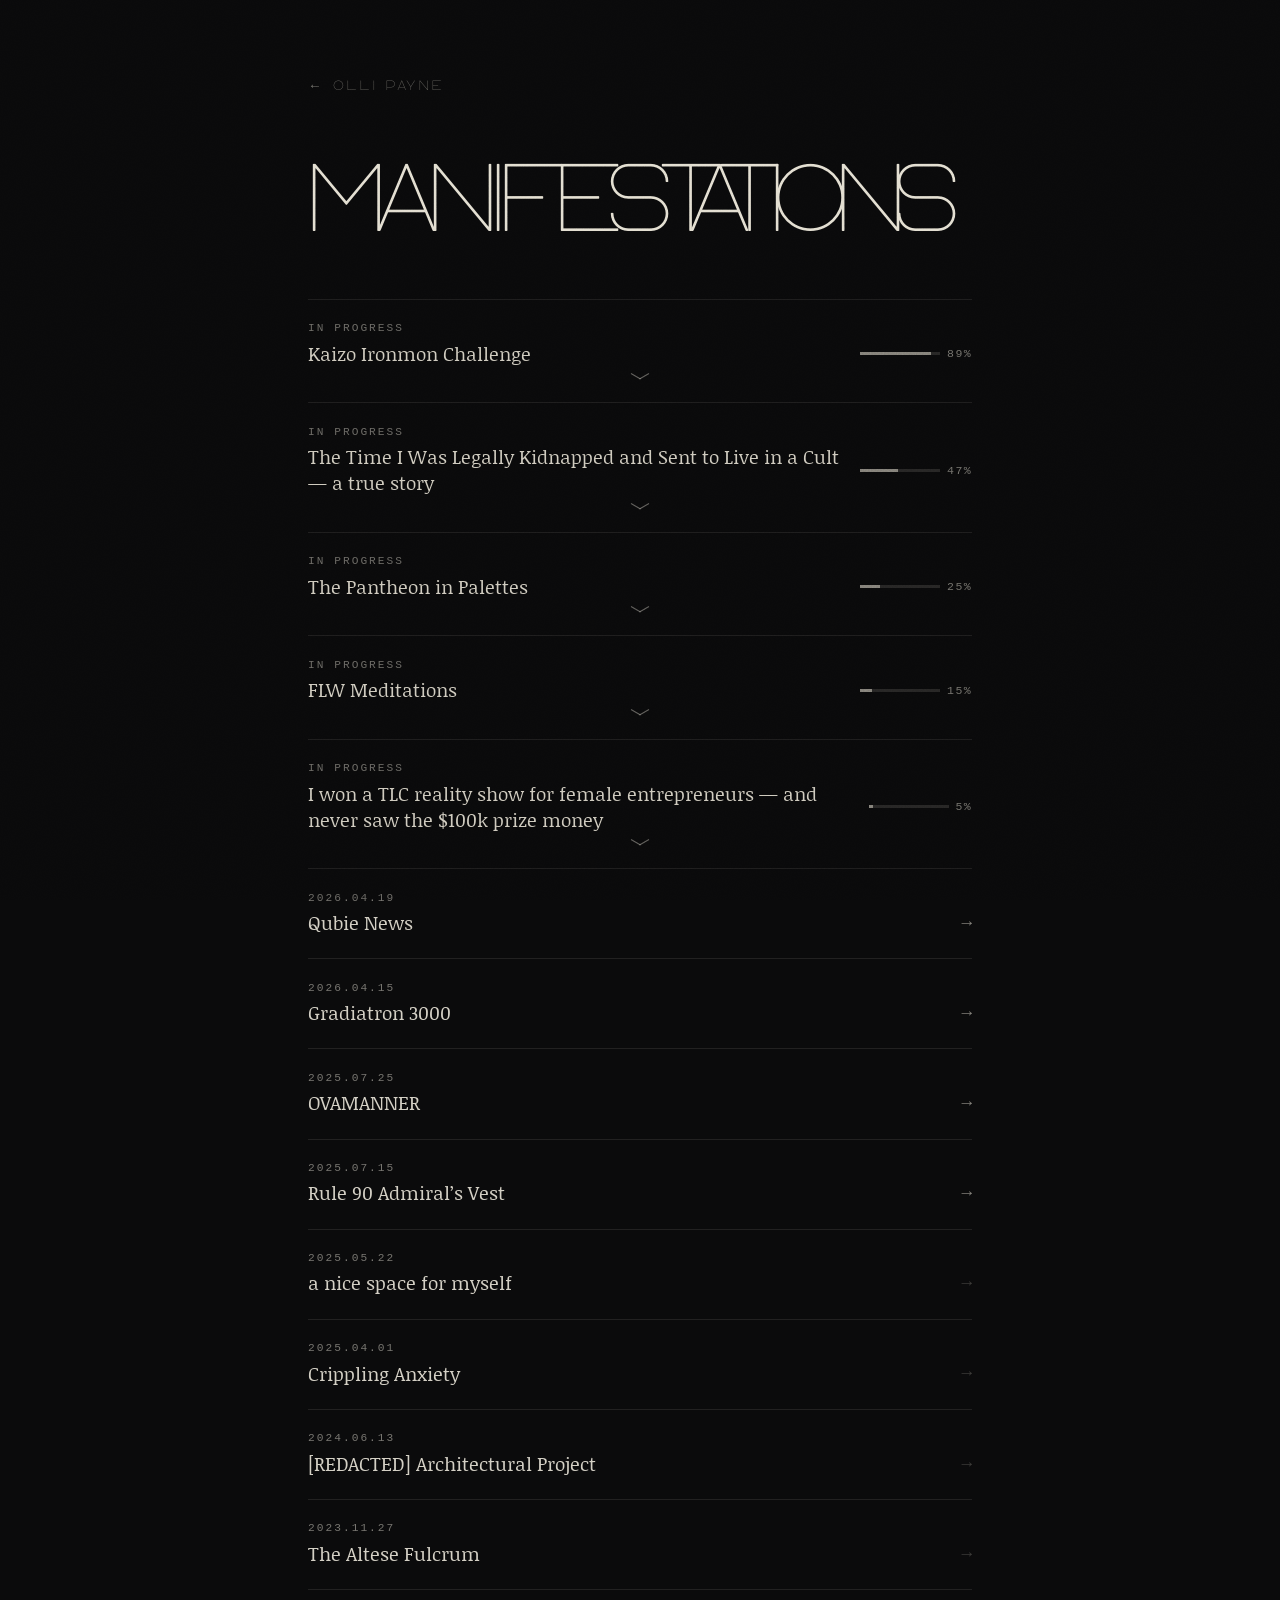
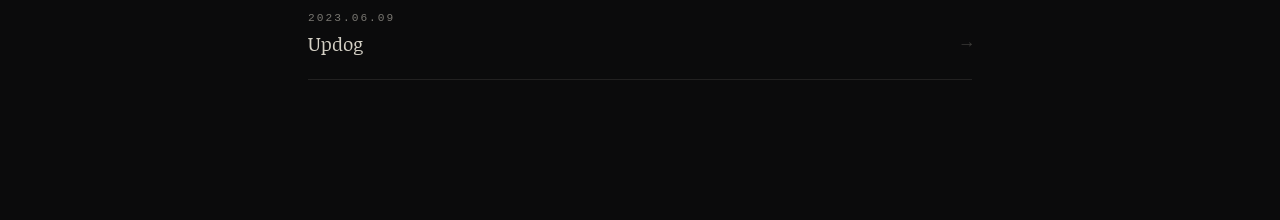
==== manifestations/index.html @ 2a17c7d1 "Manifestations: dark red TW line on the cult story Adds .manifest-entry__blurb-stat--warning (color " ====
<!DOCTYPE html>
<html lang="en">
<head>
  <meta charset="UTF-8" />
  <meta name="viewport" content="width=device-width, initial-scale=1" />
  <title>Manifestations &middot; Olli Payne</title>
  <link rel="preconnect" href="https://fonts.googleapis.com" />
  <link rel="preconnect" href="https://fonts.gstatic.com" crossorigin />
  <link href="https://fonts.googleapis.com/css2?family=Noticia+Text:wght@400;700&display=swap" rel="stylesheet" />
  <link rel="stylesheet" href="/style.css?v=90" />
</head>
<body class="page-manifestations">
  <main class="manifestations">
    <nav class="manifestations__nav">
      <a class="manifestations__back" href="/">&larr; Olli Payne</a>
    </nav>
    <h1 class="manifestations__title">Man<span class="manifestations__title-i">i</span>festations</h1>

    <ol class="manifestations__list" data-manifestations>
      <!-- Source order doesn't matter — JS sorts at load:
           percent entries first (highest % first), then dated (newest first).
           Replace href="#" with the destination as each entry gets a page or link. -->

      <li class="manifest-entry" data-percent="89">
        <details class="manifest-entry__details">
          <summary class="manifest-entry__row">
            <span class="manifest-entry__meta">In Progress</span>
            <span class="manifest-entry__title">Kaizo Ironmon Challenge</span>
            <span class="manifest-entry__indicator">
              <span class="manifest-entry__bar"><span class="manifest-entry__bar-fill" style="width: 89%"></span></span>
              <span class="manifest-entry__pct">89%</span>
            </span>
            <span class="manifest-entry__chevron" aria-hidden="true"></span>
          </summary>
          <div class="manifest-entry__blurb">
            <p>I am currently trying to complete the hardest known Pok&eacute;mon randomized emulator challenge on Pok&eacute;mon Fire Red.</p>
            <span class="manifest-entry__blurb-stat">personal best: Bruno No. 2</span>
          </div>
        </details>
      </li>

      <li class="manifest-entry" data-percent="47">
        <details class="manifest-entry__details">
          <summary class="manifest-entry__row">
            <span class="manifest-entry__meta">In Progress</span>
            <span class="manifest-entry__title">The Time I Was Legally Kidnapped and Sent to Live in a Cult &mdash; a true story</span>
            <span class="manifest-entry__indicator">
              <span class="manifest-entry__bar"><span class="manifest-entry__bar-fill" style="width: 47%"></span></span>
              <span class="manifest-entry__pct">47%</span>
            </span>
            <span class="manifest-entry__chevron" aria-hidden="true"></span>
          </summary>
          <div class="manifest-entry__blurb">
            <p>The story of my experience in the Teen Challenge Columbus Girls Academy, a &ldquo;therapeutic boarding school&rdquo; which I attended against my will in 2011.</p>
            <span class="manifest-entry__blurb-stat manifest-entry__blurb-stat--warning">Trigger Warnings: abuse, cults, brainwashing, religious radicalism, isolation, subversion, self-harm including eating disorders, homophobia, death</span>
            <span class="manifest-entry__blurb-stat">words written: 3500+</span>
          </div>
        </details>
      </li>

      <li class="manifest-entry" data-percent="15">
        <details class="manifest-entry__details">
          <summary class="manifest-entry__row">
            <span class="manifest-entry__meta">In Progress</span>
            <span class="manifest-entry__title">FLW Meditations</span>
            <span class="manifest-entry__indicator">
              <span class="manifest-entry__bar"><span class="manifest-entry__bar-fill" style="width: 15%"></span></span>
              <span class="manifest-entry__pct">15%</span>
            </span>
            <span class="manifest-entry__chevron" aria-hidden="true"></span>
          </summary>
          <div class="manifest-entry__blurb">
            <p>An ongoing case study of Frank Lloyd Wright, and the development of my thesis on how his work aims to limit agency and belittle the personhood of human beings.</p>
            <span class="manifest-entry__blurb-stat">sites visited: 3</span>
          </div>
        </details>
      </li>

      <li class="manifest-entry" data-percent="5">
        <details class="manifest-entry__details">
          <summary class="manifest-entry__row">
            <span class="manifest-entry__meta">In Progress</span>
            <span class="manifest-entry__title">I won a TLC reality show for female entrepreneurs &mdash; and never saw the $100k prize money</span>
            <span class="manifest-entry__indicator">
              <span class="manifest-entry__bar"><span class="manifest-entry__bar-fill" style="width: 5%"></span></span>
              <span class="manifest-entry__pct">5%</span>
            </span>
            <span class="manifest-entry__chevron" aria-hidden="true"></span>
          </summary>
          <div class="manifest-entry__blurb">
            <p>In 2016, I competed in and won TLC&rsquo;s pilot season of <em>Girl Starter</em>, a reality show framed as a launchpad for women entrepreneurs. The $100,000 prize was withheld from me and my cofounder. I&rsquo;m writing about how the format weaponized class precarity and financial coercion against the young women it claimed to elevate. I might get sued for this, we&rsquo;ll see.</p>
            <span class="manifest-entry__blurb-stat">Lawyers Contacted: 6</span>
          </div>
        </details>
      </li>

      <li class="manifest-entry" data-percent="25">
        <details class="manifest-entry__details">
          <summary class="manifest-entry__row">
            <span class="manifest-entry__meta">In Progress</span>
            <span class="manifest-entry__title">The Pantheon in Palettes</span>
            <span class="manifest-entry__indicator">
              <span class="manifest-entry__bar"><span class="manifest-entry__bar-fill" style="width: 25%"></span></span>
              <span class="manifest-entry__pct">25%</span>
            </span>
            <span class="manifest-entry__chevron" aria-hidden="true"></span>
          </summary>
          <div class="manifest-entry__blurb">
            <p>A collection of collages, each created for a different Greek god or goddess and represented in the form of a unified color and concept palette.</p>
            <span class="manifest-entry__blurb-stat">gods offered to: 4/16</span>
          </div>
        </details>
      </li>

      <li class="manifest-entry" data-date="2026-04-19">
        <a class="manifest-entry__row" href="https://qubiereport.up.railway.app/" target="_blank" rel="noopener">
          <span class="manifest-entry__meta">2026.04.19</span>
          <span class="manifest-entry__title">Qubie News</span>
          <span class="manifest-entry__indicator manifest-entry__indicator--arrow" aria-hidden="true">&rarr;</span>
        </a>
      </li>

      <li class="manifest-entry" data-date="2026-04-15">
        <a class="manifest-entry__row" href="https://introverb.github.io/gradiatron3000/" target="_blank" rel="noopener">
          <span class="manifest-entry__meta">2026.04.15</span>
          <span class="manifest-entry__title">Gradiatron 3000</span>
          <span class="manifest-entry__indicator manifest-entry__indicator--arrow" aria-hidden="true">&rarr;</span>
        </a>
      </li>

      <li class="manifest-entry" data-date="2025-07-25">
        <a class="manifest-entry__row" href="/manifestations/ovamanner/">
          <span class="manifest-entry__meta">2025.07.25</span>
          <span class="manifest-entry__title">OVAMANNER</span>
          <span class="manifest-entry__indicator manifest-entry__indicator--arrow" aria-hidden="true">&rarr;</span>
        </a>
      </li>

      <li class="manifest-entry" data-date="2025-07-15">
        <a class="manifest-entry__row" href="/manifestations/rule-90/">
          <span class="manifest-entry__meta">2025.07.15</span>
          <span class="manifest-entry__title">Rule 90 Admiral&rsquo;s Vest</span>
          <span class="manifest-entry__indicator manifest-entry__indicator--arrow" aria-hidden="true">&rarr;</span>
        </a>
      </li>

      <li class="manifest-entry" data-date="2025-05-22">
        <a class="manifest-entry__row" href="#">
          <span class="manifest-entry__meta">2025.05.22</span>
          <span class="manifest-entry__title">a nice space for myself</span>
          <span class="manifest-entry__indicator manifest-entry__indicator--arrow" aria-hidden="true">&rarr;</span>
        </a>
      </li>

      <li class="manifest-entry" data-date="2025-04-01">
        <a class="manifest-entry__row" href="#">
          <span class="manifest-entry__meta">2025.04.01</span>
          <span class="manifest-entry__title">Crippling Anxiety</span>
          <span class="manifest-entry__indicator manifest-entry__indicator--arrow" aria-hidden="true">&rarr;</span>
        </a>
      </li>

      <li class="manifest-entry" data-date="2024-06-13">
        <a class="manifest-entry__row" href="#">
          <span class="manifest-entry__meta">2024.06.13</span>
          <span class="manifest-entry__title">[REDACTED] Architectural Project</span>
          <span class="manifest-entry__indicator manifest-entry__indicator--arrow" aria-hidden="true">&rarr;</span>
        </a>
      </li>

      <li class="manifest-entry" data-date="2023-11-27">
        <a class="manifest-entry__row" href="#">
          <span class="manifest-entry__meta">2023.11.27</span>
          <span class="manifest-entry__title">The Altese Fulcrum</span>
          <span class="manifest-entry__indicator manifest-entry__indicator--arrow" aria-hidden="true">&rarr;</span>
        </a>
      </li>

      <li class="manifest-entry" data-date="2023-06-09">
        <a class="manifest-entry__row" href="#">
          <span class="manifest-entry__meta">2023.06.09</span>
          <span class="manifest-entry__title">Updog</span>
          <span class="manifest-entry__indicator manifest-entry__indicator--arrow" aria-hidden="true">&rarr;</span>
        </a>
      </li>
    </ol>
  </main>
  <script src="/script.js?v=26"></script>
</body>
</html>
---- style.css ----
@font-face {
  font-family: "Agelast";
  src: url("fonts/agelast.otf") format("opentype");
  font-weight: 400;
  font-style: normal;
  font-display: swap;
}

:root {
  --bg: #0b0b0c;
  --ink: #e6e2d6;
}

*,
*::before,
*::after {
  box-sizing: border-box;
  margin: 0;
  padding: 0;
}

html,
body {
  height: 100%;
}

body {
  background-color: var(--bg);
  color: var(--ink);
  font-family: "Noticia Text", Georgia, serif;
  overflow: hidden;
  -webkit-font-smoothing: antialiased;
  text-rendering: optimizeLegibility;
  position: relative;
}

/* Canvas for dust-sized particles drawn only inside the hovered panel.
   Sits above .stage (z-index 2) so particles appear crisp on top of panel content. */
.particles {
  position: fixed;
  inset: 0;
  pointer-events: none;
  z-index: 2;
}

/* Decorative hero cloud — mobile only. Hidden on desktop; positioned via
   the "pile" grid cell in the mobile layout (see @media below). The
   wrapper clips the rotated canvas to its grid cell so the rotation
   doesn't bleed into neighboring columns on iOS Safari. */
.hero-cloud {
  display: none;
  pointer-events: none;
}

.hero-particles {
  display: block;
  width: 100%;
  height: 100%;
}

body::before {
  content: "";
  position: fixed;
  inset: 0;
  pointer-events: none;
  z-index: 100;
  opacity: 0.18;
  mix-blend-mode: overlay;
  background-image: url("data:image/svg+xml;utf8,<svg xmlns='http://www.w3.org/2000/svg' width='240' height='240'><filter id='n'><feTurbulence type='fractalNoise' baseFrequency='0.85' numOctaves='2' stitchTiles='stitch'/><feColorMatrix values='0 0 0 0 0  0 0 0 0 0  0 0 0 0 0  0 0 0 1 0'/></filter><rect width='100%' height='100%' filter='url(%23n)'/></svg>");
  background-size: 240px 240px;
}

.stage {
  height: 100vh;
  padding: 3vh 3vw;
  display: flex;
  align-items: stretch;
  gap: 0.8vw;
  position: relative;
  z-index: 1;
}

.name {
  display: flex;
  flex-direction: column;
  gap: 0;
  font-family: "Agelast", serif;
  font-weight: 400;
  /* with text-box-trim below, each letter's box measures 0.70em for Agelast.
     Divide so 9 stacked cap-boxes fill the 94vh content area exactly. */
  font-size: calc((100vh - 6vh) / 9 / 0.7);
  line-height: 1;
  letter-spacing: 0.04em;
}

.name__group {
  display: flex;
  flex-direction: column;
}

.name__letter {
  display: block;
  /* Trim font leading so glyph top/bottom become the box edges */
  text-box-trim: trim-both;
  text-box-edge: cap alphabetic;
  text-box: trim-both cap alphabetic;
}

.portrait {
  position: relative;
  height: 100%;
  aspect-ratio: 368 / 1536; /* match the image's natural crop so no cover-crop happens */
  flex-shrink: 0;
  overflow: hidden;
}

.portrait img {
  display: block;
  width: 100%;
  height: 100%;
  object-fit: cover;
  object-position: center center;
}

.portrait::after {
  content: "";
  position: absolute;
  inset: 0;
  background: rgba(10, 10, 12, 0.46);
  pointer-events: none;
}

/* Manifestations link — overlays the bottom of the portrait, centered.
   Sits above the dim overlay (::after) via z-index. */
.portrait__cta {
  position: absolute;
  bottom: 2vh;
  left: 50%;
  transform: translateX(-50%);
  z-index: 2;
  display: inline-flex;
  align-items: baseline;
  gap: 0.5em;
  font-family: ui-monospace, SFMono-Regular, Menlo, Monaco, Consolas, monospace;
  font-size: 0.78em;
  letter-spacing: 0.16em;
  text-transform: uppercase;
  color: var(--ink);
  font-weight: 400;
  opacity: 0.6;
  text-decoration: none;
  border-bottom: 1px solid rgba(230, 226, 214, 0.18);
  padding-bottom: 2px;
  white-space: nowrap;
  transition: opacity 0.3s ease, color 0.3s ease, border-color 0.3s ease;
}

.portrait__cta:hover {
  opacity: 1;
  color: #fff;
  border-bottom-color: rgba(230, 226, 214, 0.7);
}

/* ---------- Panels (middle column) ---------- */

.panels {
  flex: 1;
  min-width: 0;
  display: flex;
  flex-direction: column;
  gap: 0.8vh;
}

.panel {
  flex: 1 1 0;
  min-height: 0;
  border: 1px solid rgba(230, 226, 214, 0.2);
  padding: 1.4vh 1.4vw;
  display: flex;
  flex-direction: column;
  overflow: hidden;
  position: relative;
  isolation: isolate;
  /* Painted frosted-glass texture: subtle bg tint + crisp white-noise
     overlay via ::before. No real refraction, just visual frost. */
  background-color: rgba(230, 226, 214, 0.015);
  /* Outer drop shadow = raised/lifted feel; inner rim = glass edge */
  box-shadow:
    0 3px 10px rgba(0, 0, 0, 0.3),
    inset 0 1px 0 rgba(230, 226, 214, 0.09),
    inset 0 -1px 0 rgba(0, 0, 0, 0.16);
  /* Dim when not active — hovered panel restores to full opacity */
  opacity: 0.6;
  transition:
    flex-grow 1s cubic-bezier(0.16, 1, 0.3, 1),
    border-color 0.8s ease,
    background-color 0.8s ease,
    box-shadow 0.8s ease,
    opacity 0.8s ease;
}

/* Painted noise: medium-frequency crisp grain, overlay blend, fades on hover */
.panel::before {
  content: "";
  position: absolute;
  inset: 0;
  z-index: -1;
  pointer-events: none;
  opacity: 0.1;
  mix-blend-mode: overlay;
  background-image: url("data:image/svg+xml;utf8,<svg xmlns='http://www.w3.org/2000/svg' width='140' height='140'><filter id='g'><feTurbulence type='fractalNoise' baseFrequency='0.9' numOctaves='1' stitchTiles='stitch'/><feColorMatrix values='0 0 0 0 1  0 0 0 0 1  0 0 0 0 1  0 0 0 1 0'/></filter><rect width='100%' height='100%' filter='url(%23g)'/></svg>");
  background-size: 140px 140px;
  transition: opacity 0.8s ease;
}

.panel__title {
  font-family: "Agelast", serif;
  font-weight: 400;
  font-size: clamp(0.95rem, 1.4vh, 1.25rem);
  letter-spacing: 0.28em;
  text-transform: uppercase;
  color: var(--ink);
  margin: 0;
  line-height: 1;
}

/* HUD readout in the bottom-right of each panel — only visible when expanded */
.panel__hud {
  position: absolute;
  bottom: 1.4vh;
  right: 1.4vw;
  text-align: right;
  color: rgba(230, 226, 214, 0.6);
  pointer-events: none;
  z-index: 1;
  opacity: 0;
  transition: opacity 0.6s ease 0.35s;
}

.panel__hud-line {
  display: block;
  line-height: 1.85;
  white-space: nowrap;
  font-variant-numeric: tabular-nums;
}

.panel__hud-line--tag {
  font-family: "Agelast", serif;
  font-weight: 400;
  font-size: clamp(0.6rem, 0.82vh, 0.72rem);
  letter-spacing: 0.26em;
  text-transform: uppercase;
  color: rgba(230, 226, 214, 0.78);
}

.panel__hud-line--mono {
  font-family: ui-monospace, SFMono-Regular, Menlo, Monaco, Consolas, monospace;
  font-size: clamp(0.6rem, 0.82vh, 0.72rem);
  letter-spacing: 0.12em;
  text-transform: uppercase;
  color: rgba(230, 226, 214, 0.5);
}

.panel__body {
  font-family: "Noticia Text", Georgia, serif;
  font-size: clamp(0.82rem, 1.4vh, 1rem);
  line-height: 1.55;
  color: rgba(230, 226, 214, 0.85);
  margin-top: 1.2vh;
  flex: 1 1 auto;
  min-height: 0;
  opacity: 0;
  overflow-y: auto;
  padding-right: 0.5em;
  transition: opacity 0.7s ease 0.3s;
}

.panel__body p + p,
.panel__body ul + p,
.panel__body p + ul {
  margin-top: 0.7em;
}

.panel__body a {
  color: inherit;
  text-decoration: underline;
  text-decoration-thickness: 1px;
  text-underline-offset: 2px;
}

.panel__body a:hover {
  color: #fff;
}

.panel__links {
  list-style: none;
  margin: 0;
  padding: 0;
}

.panel__links li + li {
  margin-top: 0.25em;
}

.panel__timeline {
  list-style: none;
  margin: 0;
  padding: 0;
}

.panel__timeline li {
  padding: 0.55em 0;
}

.panel__timeline li + li {
  border-top: 1px solid rgba(230, 226, 214, 0.08);
}

.panel__timeline li:first-child {
  padding-top: 0;
}

.panel__timeline li:last-child {
  padding-bottom: 0;
}

.panel__timeline-date {
  display: block;
  font-family: ui-monospace, SFMono-Regular, Menlo, Monaco, Consolas, monospace;
  font-size: clamp(0.6rem, 0.82vh, 0.72rem);
  letter-spacing: 0.16em;
  text-transform: uppercase;
  color: rgba(230, 226, 214, 0.55);
  margin-bottom: 0.3em;
}

/* Active state: hovered on desktop, tapped (.is-active class) on mobile.
   Both triggers apply the same visual state. */
.panel:hover,
.panel.is-active {
  opacity: 1;
  border-color: rgba(230, 226, 214, 0.42);
  background-color: rgba(230, 226, 214, 0.055);
  box-shadow:
    0 4px 14px rgba(0, 0, 0, 0.35),
    inset 0 1px 0 rgba(230, 226, 214, 0.18),
    inset 0 -1px 0 rgba(0, 0, 0, 0.18);
}

.panel:hover::before,
.panel.is-active::before {
  opacity: 0.04;
}

.panel:hover .panel__body,
.panel.is-active .panel__body {
  opacity: 1;
}

.panel:hover .panel__hud,
.panel.is-active .panel__hud {
  opacity: 1;
}

/* Flex-grow expansion is desktop-only — mobile uses height-based accordion */
@media (hover: hover) and (min-width: 721px) {
  .panel:hover {
    flex-grow: 4;
  }
  .panels:hover .panel:not(:hover) {
    flex-grow: 0.5;
  }
}

/* ---------- Mobile layout (≤720px) ----------
   Stage becomes a grid: [name, gap, photo] hero row + full-width panels row.
   Panels stop being flex children and become accordion blocks that tap-toggle
   via a JS-added .is-active class. Body scrolls. */
@media (max-width: 720px) {
  body {
    overflow-y: auto;
    overflow-x: hidden;
  }

  .stage {
    display: grid;
    grid-template-columns: auto 1fr auto;
    grid-template-rows: 42vh auto;
    grid-template-areas:
      "name pile photo"
      "panels panels panels";
    height: auto;
    min-height: 100vh;
    padding: 3vh 4vw;
    row-gap: 3vh;
    column-gap: 2vw;
  }

  .hero-cloud {
    display: block;
    /* Back in the hero-row middle cell for the original placement, but
       overflow: visible lets the scale animation spread outward past
       the cell into the panels row below. z-index: -1 pushes the cloud
       behind all siblings; .stage has z-index: 1 so this is contained. */
    grid-area: pile;
    width: 100%;
    height: 100%;
    overflow: visible;
    z-index: -1;
  }

  .hero-particles {
    /* Single expansion that freezes at full spread. 30s duration (50%
       longer than the previous looping version), linear, one iteration,
       `forwards` fill-mode so the particles hold at peak scale + full
       opacity after the animation ends instead of snapping back or
       fading out. transform-origin 50%/25% anchors the expansion to the
       cluster position in the hero-row cell. */
    transform-origin: 50% 25%;
    animation: hero-expand 30s linear forwards;
    will-change: transform, opacity;
  }

  @media (prefers-reduced-motion: reduce) {
    .hero-particles {
      animation: none;
    }
  }

  .name {
    grid-area: name;
    /* 9 letters fit the 42vh hero, accounting for text-box-trim (×0.7). */
    font-size: calc(42vh / 9 / 0.7);
  }

  .portrait {
    grid-area: photo;
    height: 42vh;
    /* width auto-computed from aspect-ratio: 368/1536 */
  }

  .panels {
    grid-area: panels;
    display: block; /* stack, no flex competition */
    height: auto;
    gap: 0; /* margins between panels instead */
  }

  .panel {
    display: block;
    flex: initial;
    margin-bottom: 1vh;
    padding: 2vh 4vw;
    cursor: pointer;
    -webkit-tap-highlight-color: transparent;
    /* Solid bg + full opacity so the hero cloud (z-index: -1 sibling)
       is blocked by panel bodies. Cloud stays visible only in the gaps
       between panels and above/below the panels row. */
    opacity: 1;
    background-color: var(--bg);
  }

  .panel.is-active {
    background-color: #171717;
  }

  .panel:last-child {
    margin-bottom: 0;
  }

  .panel__title {
    display: flex;
    align-items: center;
    justify-content: space-between;
  }

  /* Chevron indicator — rotates when active */
  .panel__title::after {
    content: "\25BE"; /* ▾ */
    font-size: 0.7em;
    letter-spacing: normal;
    opacity: 0.5;
    transition: transform 0.5s ease;
    display: inline-block;
  }

  .panel.is-active .panel__title::after {
    transform: rotate(180deg);
  }

  /* Accordion body — hidden when collapsed, shown when active. */
  .panel__body {
    display: none;
    margin-top: 1.4vh;
    opacity: 1; /* override the desktop-hidden default */
  }

  .panel.is-active .panel__body {
    display: block;
  }

  /* HUD on mobile: stack below body instead of floating absolute,
     so it doesn't overlap when body is tall */
  .panel__hud {
    position: static;
    margin-top: 1.2em;
    padding-top: 0.8em;
    border-top: 1px solid rgba(230, 226, 214, 0.1);
    text-align: right;
    display: none;
    opacity: 1; /* override the desktop-hidden default */
  }

  .panel.is-active .panel__hud {
    display: block;
  }

  /* CTA goes static on mobile, stacked after the body when the panel
     is active. No fade — just show/hide via display. */
  .panel__cta {
    position: static;
    display: none;
    margin-top: 1.4em;
    opacity: 1;
    pointer-events: auto;
    font-size: 0.55em;
  }

  .panel.is-active .panel__cta {
    display: inline-flex;
  }
}

@keyframes hero-expand {
  0% {
    transform: scale(0.6);
    opacity: 0;
  }
  10% {
    opacity: 1;
  }
  100% {
    transform: scale(2);
    opacity: 1;
  }
}

/* ---------- Intro panel CTA link to /manifestations/ ----------
   Lives at the bottom-left of the panel as a sibling of .panel__body
   (mirroring the HUD's bottom-right). Fades in on the same timing as
   the HUD when the panel is hovered (desktop) or .is-active (mobile). */

.panel__cta {
  position: absolute;
  bottom: 1.4vh;
  left: 1.4vw;
  z-index: 1;
  pointer-events: none;
  display: inline-flex;
  align-items: baseline;
  gap: 0.5em;
  font-family: ui-monospace, SFMono-Regular, Menlo, Monaco, Consolas, monospace;
  font-size: 0.78em;
  letter-spacing: 0.16em;
  text-transform: uppercase;
  color: rgba(230, 226, 214, 0.95);
  text-decoration: none;
  border-bottom: 1px solid rgba(230, 226, 214, 0.35);
  padding-bottom: 2px;
  opacity: 0;
  transition: opacity 0.6s ease 0.35s, color 0.3s ease,
    border-color 0.3s ease;
}

.panel:hover .panel__cta,
.panel.is-active .panel__cta {
  opacity: 1;
  pointer-events: auto;
}

.panel__cta:hover {
  color: #fff;
  border-bottom-color: rgba(230, 226, 214, 0.7);
}

/* ========== Manifestations page ========== */

body.page-manifestations {
  /* Override the home page's no-scroll layout — this page can be tall. */
  overflow: auto;
  height: auto;
  min-height: 100%;
}

.manifestations {
  max-width: 760px;
  margin: 0 auto;
  /* Cap horizontal padding so it doesn't eat the container's content
     area on very wide viewports (e.g. 4K screens where 6vw is huge). */
  padding: 8vh min(6vw, 3rem) 14vh;
  position: relative;
  z-index: 1;
}

.manifestations__nav {
  margin-bottom: 6vh;
}

.manifestations__back {
  display: inline-block;
  font-family: "Agelast", serif;
  font-size: 0.85rem;
  letter-spacing: 0.22em;
  text-transform: uppercase;
  color: rgba(230, 226, 214, 0.55);
  text-decoration: none;
  transition: color 0.3s ease;
}

.manifestations__back:hover {
  color: var(--ink);
}

.manifestations__title {
  font-family: "Agelast", serif;
  font-weight: 400;
  /* Negative letter-spacing so the Agelast letterforms touch each other,
     matching the tight stacking of OLLI PAYNE on the home page. Size is
     still being tuned — letterspacing pass first, then size pass. */
  font-size: clamp(2.4rem, 7.5vw, 6.2rem);
  letter-spacing: -0.12em;
  text-transform: uppercase;
  margin-bottom: 6vh;
  line-height: 1;
}

/* The thin first 'I' (between N and F) gets isolated breathing room so it
   doesn't disappear into its thicker neighbors. Padding 0.08em on each
   side cancels enough of the -0.12em parent letter-spacing to leave the
   I with an effective -0.04em around it (close, but still readable). */
.manifestations__title-i {
  padding: 0 0.08em;
}

.manifestations__list {
  list-style: none;
  margin: 0;
  padding: 0;
}

.manifest-entry {
  border-top: 1px solid rgba(230, 226, 214, 0.1);
}

.manifest-entry:last-child {
  border-bottom: 1px solid rgba(230, 226, 214, 0.1);
}

.manifest-entry__row {
  display: grid;
  grid-template-columns: 1fr auto;
  grid-template-areas:
    "meta meta"
    "title indicator";
  align-items: center;
  gap: 0.4em 1.2em;
  padding: 1.4em 0;
  text-decoration: none;
  color: inherit;
}

a.manifest-entry__row {
  /* Hover treatment for clickable (dated) entries */
  transition: color 0.3s ease;
}

a.manifest-entry__row:hover .manifest-entry__title,
a.manifest-entry__row:hover .manifest-entry__indicator {
  color: #fff;
}

/* Placeholder entries (no destination yet) — not clickable, dimmer arrow
   so the row doesn't look like a broken link. As soon as href is set to
   a real URL, the row becomes interactive automatically. */
a.manifest-entry__row[href="#"] {
  cursor: default;
  pointer-events: none;
}

a.manifest-entry__row[href="#"] .manifest-entry__indicator--arrow {
  color: rgba(230, 226, 214, 0.22);
}

.manifest-entry__meta {
  grid-area: meta;
  font-family: ui-monospace, SFMono-Regular, Menlo, Monaco, Consolas, monospace;
  font-size: 0.7rem;
  letter-spacing: 0.18em;
  text-transform: uppercase;
  color: rgba(230, 226, 214, 0.5);
}

.manifest-entry__title {
  grid-area: title;
  font-family: "Noticia Text", Georgia, serif;
  font-size: clamp(1rem, 2.4vh, 1.2rem);
  line-height: 1.35;
  color: rgba(230, 226, 214, 0.92);
  transition: color 0.3s ease;
}

.manifest-entry__indicator {
  grid-area: indicator;
  display: inline-flex;
  align-items: center;
  gap: 0.6em;
  white-space: nowrap;
  font-family: ui-monospace, SFMono-Regular, Menlo, Monaco, Consolas, monospace;
  font-size: 0.72rem;
  letter-spacing: 0.12em;
  color: rgba(230, 226, 214, 0.55);
  transition: color 0.3s ease;
}

.manifest-entry__indicator--arrow {
  font-size: 1.1rem;
  letter-spacing: 0;
}

/* Progress bar for in-progress (% only) entries */
.manifest-entry__bar {
  display: inline-block;
  width: 80px;
  height: 3px;
  background: rgba(230, 226, 214, 0.15);
  position: relative;
  overflow: hidden;
}

.manifest-entry__bar-fill {
  position: absolute;
  inset: 0 auto 0 0;
  background: rgba(230, 226, 214, 0.55);
  /* width set inline via style="width: NN%" */
}

.manifest-entry__pct {
  font-variant-numeric: tabular-nums;
}

/* In-progress entries wrap their row + blurb in a <details>. The summary
   replaces the .manifest-entry__row div as the click target — chevron
   rotates to indicate state. */
.manifest-entry__details summary.manifest-entry__row {
  list-style: none;
  cursor: pointer;
  /* Adds a third row at the bottom for the chevron, centered. */
  grid-template-areas:
    "meta meta"
    "title indicator"
    "chevron chevron";
}
.manifest-entry__details summary.manifest-entry__row::-webkit-details-marker {
  display: none;
}

/* Thin two-line chevron, sits centered below the row above the divider. */
.manifest-entry__chevron {
  grid-area: chevron;
  justify-self: center;
  position: relative;
  width: 18px;
  height: 7px;
  margin-top: 0.8em;
  /* Hide any glyph that's inside the span — we draw the chevron with pseudos */
  font-size: 0;
  color: transparent;
  transition: transform 0.4s ease;
}

.manifest-entry__chevron::before,
.manifest-entry__chevron::after {
  content: "";
  position: absolute;
  top: 0;
  width: 11px;
  height: 1px;
  background: rgba(230, 226, 214, 0.45);
  transition: background-color 0.3s ease;
}

.manifest-entry__chevron::before {
  left: 0;
  transform: rotate(30deg);
  transform-origin: left center;
}

.manifest-entry__chevron::after {
  right: 0;
  transform: rotate(-30deg);
  transform-origin: right center;
}

/* Hover state on the summary row — affordance that the row toggles. */
summary.manifest-entry__row:hover .manifest-entry__title {
  color: rgba(230, 226, 214, 1);
}

summary.manifest-entry__row:hover .manifest-entry__chevron::before,
summary.manifest-entry__row:hover .manifest-entry__chevron::after {
  background: rgba(230, 226, 214, 0.85);
}

.manifest-entry__details[open] .manifest-entry__chevron {
  transform: rotate(180deg);
}

.manifest-entry__details[open] .manifest-entry__chevron::before,
.manifest-entry__details[open] .manifest-entry__chevron::after {
  background: rgba(230, 226, 214, 0.7);
}

/* Blurb shown below in-progress entry rows (no clickthrough, so the
   description lives inline). Visible when its parent <details> is open. */
.manifest-entry__blurb {
  max-width: 640px;
  padding: 0 0 1.6em 0;
}

.manifest-entry__blurb p {
  font-family: "Noticia Text", Georgia, serif;
  font-size: clamp(0.9rem, 1.6vh, 1rem);
  line-height: 1.55;
  color: rgba(230, 226, 214, 0.7);
  margin: 0 0 0.8em 0;
}

.manifest-entry__blurb-stat {
  display: block;
  font-family: ui-monospace, SFMono-Regular, Menlo, Monaco, Consolas, monospace;
  font-size: 0.7rem;
  letter-spacing: 0.18em;
  line-height: 1.55;
  text-transform: uppercase;
  color: rgba(230, 226, 214, 0.5);
}

.manifest-entry__blurb-stat + .manifest-entry__blurb-stat {
  margin-top: 0.6em;
}

/* Warning variant — dark red so it actually reads as a heads-up
   instead of blending into the rest of the HUD readouts. */
.manifest-entry__blurb-stat--warning {
  color: #c14b4b;
}

@media (max-width: 480px) {
  /* On very narrow screens, give the bar less width so the row doesn't crowd */
  .manifest-entry__bar {
    width: 56px;
  }
}

/* ========== Manifestation entry sub-pages (e.g. /manifestations/ovamanner/) ========== */

body.page-entry {
  /* Same scroll override as the manifestations list — these pages are tall. */
  overflow: auto;
  height: auto;
  min-height: 100%;
}

.entry {
  max-width: 760px;
  margin: 0 auto;
  padding: 8vh min(6vw, 3rem) 14vh;
  position: relative;
  z-index: 1;
}

.entry__nav {
  margin-bottom: 6vh;
}

.entry__back {
  display: inline-block;
  font-family: "Agelast", serif;
  font-size: 0.85rem;
  letter-spacing: 0.22em;
  text-transform: uppercase;
  color: rgba(230, 226, 214, 0.55);
  text-decoration: none;
  transition: color 0.3s ease;
}

.entry__back:hover {
  color: var(--ink);
}

.entry__header {
  margin-bottom: 3vh;
}

.entry__date {
  display: block;
  font-family: ui-monospace, SFMono-Regular, Menlo, Monaco, Consolas, monospace;
  font-size: 0.78rem;
  letter-spacing: 0.18em;
  text-transform: uppercase;
  color: rgba(230, 226, 214, 0.5);
  margin-bottom: 1.5em;
}

.entry__title {
  font-family: "Agelast", serif;
  font-weight: 400;
  font-size: clamp(2.6rem, 8vw, 6rem);
  letter-spacing: -0.1em;
  text-transform: uppercase;
  line-height: 1;
}

/* Agelast doesn't include numeral glyphs, so digits fall through to the
   serif fallback and render a lot heavier than the letterforms. Wrap any
   numbers inside an entry title with this span to swap in a thin sans
   that visually matches Agelast's weight. */
.entry__title-num {
  font-family: "Helvetica Neue", Helvetica, system-ui, sans-serif;
  font-weight: 100;
  letter-spacing: 0;
}

.entry__body {
  font-family: "Noticia Text", Georgia, serif;
  font-size: clamp(1rem, 1.7vh, 1.15rem);
  line-height: 1.65;
  color: rgba(230, 226, 214, 0.88);
}

/* Prose runs the full body width so floats have room to wrap on either
   side. Subhead block keeps a max-width so the header pair sits compact
   above the chaos rather than spanning all the way across. */
.entry__body > .entry__subhead-block {
  max-width: 540px;
}

.entry__body p + p {
  margin-top: 1em;
}

/* Section subhead — smaller Agelast at the font's default spacing. */
.entry__subhead {
  font-family: "Agelast", serif;
  font-weight: 400;
  font-size: clamp(1.4rem, 3.5vw, 2.2rem);
  letter-spacing: 0.22em;
  text-transform: uppercase;
  color: rgba(230, 226, 214, 0.95);
  margin-bottom: 0;
  line-height: 1;
}

.entry__subhead + p {
  margin-top: 0;
}

/* Institution / attribution under a subhead — same voice as the back-link
   (Agelast small caps, dim) so it tucks under the subhead like an underline
   without introducing a new typographic style. */
.entry__attribution {
  font-family: "Agelast", serif;
  font-size: 0.85rem;
  letter-spacing: 0.22em;
  text-transform: uppercase;
  color: rgba(230, 226, 214, 0.55);
  margin: 0 0 1.6em;
  line-height: 1.3;
}

.entry__subhead + .entry__attribution {
  margin-top: -0.2em;
}

/* ---- Editorial figure scatter (entry sub-pages) ---- */

.entry__fig {
  margin: 2em 0;
  padding: 0;
}

.entry__fig img {
  display: block;
  width: 100%;
  height: auto;
}

.entry__fig figcaption {
  margin-top: 0.55em;
  font-family: ui-monospace, SFMono-Regular, Menlo, Monaco, Consolas, monospace;
  font-size: 0.7rem;
  letter-spacing: 0.16em;
  text-transform: uppercase;
  color: rgba(230, 226, 214, 0.45);
  line-height: 1.4;
}

/* Float sides — shape-outside lets prose hug the image edge cleanly.
   Same-side clear prevents two left or two right floats from stacking
   into each other, but a left and a right can still coexist so prose
   weaves between them. */
.entry__fig--left {
  float: left;
  clear: left;
  margin: 0.4em 1.6em 1.2em 0;
  shape-outside: margin-box;
}

.entry__fig--right {
  float: right;
  clear: right;
  margin: 0.4em 0 1.2em 1.6em;
  shape-outside: margin-box;
}

/* Sizes — percentages of the 760px text column */
.entry__fig--xs  { width: 20%; }
.entry__fig--sm  { width: 30%; }
.entry__fig--md  { width: 42%; }
.entry__fig--lg  { width: 58%; }
.entry__fig--xl  { width: 75%; }

/* Wide breakout — pushes past the column. Negative margin extends ~120px each side. */
.entry__fig--wide {
  float: none;
  clear: both;
  width: calc(100% + 240px);
  margin: 3.5em -120px 3em;
  shape-outside: none;
}

/* Outset — pair with --left or --right to push a floated image past the
   column edge. The size class still controls the image's width; outset
   only shifts position via negative margin, so a small image can escape
   the column without growing. */
.entry__fig--outset.entry__fig--left  { margin-left:  -110px; }
.entry__fig--outset.entry__fig--right { margin-right: -110px; }

/* Outset-far — bigger push past the column for stronger horizontal scatter. */
.entry__fig--outset-far.entry__fig--left  { margin-left:  -190px; }
.entry__fig--outset-far.entry__fig--right { margin-right: -190px; }

/* Closer — column-width block-level image, clears any floats above. Use as
   the final figure on a page so it reads as a closing cap. */
.entry__fig--closer {
  clear: both;
  margin: 4em 0 0;
}

/* Inset-left — wedges a small tilted figure into the left side of the body
   text. The strong negative left margin parks it far enough out that the
   rotated top corner clears the subhead text horizontally (it pokes up
   beside MAKING+MEANING but never crosses into where the letters are).
   shape-outside is a polygon traced along the rotated rectangle's right
   edge so prose wraps diagonally — a real triangular indent, not a
   rectangle with rotation overlap. */
.entry__fig--inset-l {
  float: left;
  clear: left;
  width: 220px;
  padding-right: 80px;
  height: 410px;
  margin: -3em 0 1em -240px;
  /* Polygon traces the rotated rectangle of a 220x330 image at -22deg
     (image is 453x679 native, scaled to 220 wide → 330 tall) then
     drops to a caption-area rectangle below. Right padding extends
     the figure's margin-box to 300px so the polygon's BR corner at
     x=274 stays inside the reference box (browsers honor polygon
     coords most reliably within the box). */
  shape-outside: polygon(0px 0px, 162px 0px, 274px 277px, 142px 330px, 300px 330px, 300px 410px, 0px 410px);
}

/* Rotation lives on the IMG, not the figure, so the figure doesn't create
   a stacking context — that was making the rotated image paint on top of
   the prose where they overlap. */
.entry__fig--inset-l > img {
  display: block;
  width: 220px;
  height: auto;
  transform: rotate(-22deg);
  transform-origin: center;
}

/* Slight hand-placed rotations */
.entry__fig--tilt-l { transform: rotate(-2deg); }
.entry__fig--tilt-r { transform: rotate(1.8deg); }
.entry__fig--tilt-l-soft { transform: rotate(-1deg); }

/* Post-prose scatter zone — clears any lingering floats, then lets a couple
   more figures sit side-by-side without text wrap. */
.entry__scatter {
  clear: both;
  display: flex;
  flex-wrap: wrap;
  align-items: flex-start;
  gap: 2.5em 4%;
  margin-top: 4em;
}

.entry__scatter .entry__fig {
  float: none;
  margin: 0;
}

.entry__scatter .entry__fig--sm { width: 38%; }
.entry__scatter .entry__fig--md { width: 52%; }

/* Mobile: leftover float-era modifiers collapse to in-flow blocks. */
@media (max-width: 700px) {
  .entry__fig--inset-l {
    float: none;
    width: 100%;
    max-width: none;
    margin: 2em 0;
    transform: none;
    shape-outside: none;
  }
  .entry__fig--left,
  .entry__fig--right,
  .entry__fig--wide {
    float: none;
    width: 100%;
    margin: 2em 0;
  }
  .entry__fig--xs,
  .entry__fig--sm,
  .entry__fig--md,
  .entry__fig--lg,
  .entry__fig--xl {
    width: 100%;
  }
  .entry__fig--outset-far.entry__fig--left,
  .entry__fig--outset-far.entry__fig--right {
    margin-left: 0;
    margin-right: 0;
  }
  .entry__fig--tilt-l,
  .entry__fig--tilt-r,
  .entry__fig--tilt-l-soft {
    transform: none;
  }
  .entry__scatter {
    flex-direction: column;
    gap: 2em;
  }
  .entry__scatter .entry__fig--sm,
  .entry__scatter .entry__fig--md {
    width: 100%;
  }
}

/* ========== Fixed-viewport entry variant (page-entry--fixed) ==========
   Locks the page to a single viewport height, no scrolling. Text-only
   layout — header, subhead, and prose all fit within 100vh. */

body.page-entry--fixed {
  overflow: hidden;
  height: 100vh;
}

.page-entry--fixed .entry {
  height: 100vh;
  padding-top: 4vh;
  padding-bottom: 4vh;
  box-sizing: border-box;
}

.page-entry--fixed .entry__nav {
  margin-bottom: 5vh;
}

.page-entry--fixed .entry__header {
  margin-bottom: 5vh;
}

.page-entry--fixed .entry__title {
  /* Smaller cap so two-line titles don't push prose off the bottom. */
  font-size: clamp(2rem, 5.4vw, 4.6rem);
}

.page-entry--fixed .entry__subhead-block {
  margin-bottom: 2.5vh;
}

.page-entry--fixed .entry__body > p {
  font-size: clamp(0.85rem, 1.55vh, 1rem);
  line-height: 1.55;
}

.page-entry--fixed .entry__body > p + p {
  margin-top: 1.4em;
}

/* Drop the entry's positioning context so absolute scatter children
   reference the viewport directly. Text containers raise above the
   scattered images via z-index. */
.page-entry--fixed .entry {
  position: static;
}

.page-entry--fixed .entry__nav,
.page-entry--fixed .entry__header,
.page-entry--fixed .entry__body {
  position: relative;
  z-index: 2;
}

/* Scatter figures — each one positioned absolutely against the
   viewport via inline top/left/right/bottom + height. Width auto
   from the image's natural aspect. Rotation on the IMG only so the
   figcaption callout stays straight and readable. */
.page-entry--fixed .entry__scatter-fig {
  position: absolute;
  margin: 0;
  z-index: 1;
  pointer-events: none;
}

.page-entry--fixed .entry__scatter-fig img {
  display: block;
  height: 100%;
  width: auto;
}

/* Caption callout — sits outside the image on the far side, anchored
   vertically to the image's center, joined by a small leader dash. */
.page-entry--fixed .entry__scatter-fig figcaption {
  position: absolute;
  top: 50%;
  transform: translateY(-50%);
  font-family: ui-monospace, SFMono-Regular, Menlo, Monaco, Consolas, monospace;
  font-size: 0.62rem;
  letter-spacing: 0.16em;
  text-transform: uppercase;
  color: rgba(230, 226, 214, 0.55);
  line-height: 1.45;
  white-space: nowrap;
}

/* Right-side figures: caption hangs to the right of the image. */
.page-entry--fixed .entry__scatter-fig--side-r figcaption {
  left: calc(100% + 1em);
  padding-left: 0.6em;
}
.page-entry--fixed .entry__scatter-fig--side-r figcaption::before {
  content: "";
  position: absolute;
  left: -0.7em;
  top: 50%;
  width: 0.7em;
  border-top: 1px solid rgba(230, 226, 214, 0.4);
}

/* Left-side figures: caption hangs to the left of the image. */
.page-entry--fixed .entry__scatter-fig--side-l figcaption {
  right: calc(100% + 1em);
  text-align: right;
  padding-right: 0.6em;
}
.page-entry--fixed .entry__scatter-fig--side-l figcaption::before {
  content: "";
  position: absolute;
  right: -0.7em;
  top: 50%;
  width: 0.7em;
  border-top: 1px solid rgba(230, 226, 214, 0.4);
}

@media (max-width: 900px) {
  .page-entry--fixed .entry__scatter-fig {
    display: none;
  }
}

/* ========== Single-viewport collage variant (page-entry--collage) ==========
   For entry pages that want everything visible without scrolling. Layout:
   compact header on top, then a 3-column body — prose + side-callout
   thumbnails flanking a centered image collage. Figcaptions sit beside
   their image with a connector dash, magazine-style. */

body.page-entry--collage {
  overflow: hidden;
  height: 100vh;
}

.page-entry--collage .entry {
  height: 100vh;
  max-width: 1500px;
  padding: 3.5vh min(4vw, 2.5rem) 3vh;
  margin: 0 auto;
  display: grid;
  grid-template-rows: auto auto 1fr;
  row-gap: 2vh;
}

.page-entry--collage .entry__nav {
  margin: 0;
}

.page-entry--collage .entry__header {
  margin: 0;
  display: grid;
  grid-template-columns: auto 1fr;
  align-items: end;
  column-gap: 2vw;
}

.page-entry--collage .entry__date {
  margin: 0;
  align-self: end;
  padding-bottom: 0.6em;
}

.page-entry--collage .entry__title {
  font-size: clamp(1.8rem, 4.4vw, 3.6rem);
  margin: 0;
}

/* Body: prose centered in the middle, image collages flanking left
   and right so the text is surrounded. Each side collage stacks 3
   figures vertically with side callout captions pointing INWARD
   toward the prose (right-side captions on the left collage,
   left-side captions on the right collage). */
.page-entry--collage .entry__body {
  display: grid;
  grid-template-columns: 1fr minmax(0, 540px) 1fr;
  column-gap: 2.6vw;
  align-items: start;
  min-height: 0;
  overflow: hidden;
}

.page-entry--collage .entry__subhead-block,
.page-entry--collage .entry__body > p {
  grid-column: 2;
  margin: 0;
  max-width: 540px;
}

.page-entry--collage .entry__body > p {
  font-size: clamp(0.85rem, 1.5vh, 1rem);
  line-height: 1.6;
}

.page-entry--collage .entry__body > p + p {
  margin-top: 1em;
}

/* Each side collage is a single column of 3 figures, full height. */
.page-entry--collage .entry__collage {
  display: grid;
  grid-auto-rows: 1fr;
  gap: 1.6vh;
  min-height: 0;
  align-self: stretch;
}

.page-entry--collage .entry__collage--left {
  grid-column: 1;
  grid-row: 1 / -1;
}

.page-entry--collage .entry__collage--right {
  grid-column: 3;
  grid-row: 1 / -1;
}

.page-entry--collage .entry__collage > figure {
  margin: 0;
  display: grid;
  grid-template-columns: auto 1fr;
  align-items: center;
  gap: 0.7em;
  min-height: 0;
}

.page-entry--collage .entry__collage > figure img {
  width: 100%;
  height: 100%;
  max-height: 100%;
  object-fit: cover;
  display: block;
  min-height: 0;
}

.page-entry--collage .entry__collage > figure figcaption {
  font-family: ui-monospace, SFMono-Regular, Menlo, Monaco, Consolas, monospace;
  font-size: 0.62rem;
  letter-spacing: 0.16em;
  text-transform: uppercase;
  color: rgba(230, 226, 214, 0.55);
  line-height: 1.45;
  position: relative;
  white-space: nowrap;
}

/* Left collage column: image first (grid-column 1), caption tucked
   to its LEFT (grid-column 0... can't do that — switch order via
   grid-template-columns). Use a per-column layout class instead. */
.page-entry--collage .entry__collage > figure.callout-l {
  grid-template-columns: 1fr auto;
}
.page-entry--collage .entry__collage > figure.callout-l img {
  grid-column: 1;
  grid-row: 1;
}
.page-entry--collage .entry__collage > figure.callout-l figcaption {
  grid-column: 2;
  grid-row: 1;
  padding-left: 0.9em;
}
.page-entry--collage .entry__collage > figure.callout-l figcaption::before {
  content: "";
  position: absolute;
  left: 0;
  top: 50%;
  width: 0.6em;
  border-top: 1px solid rgba(230, 226, 214, 0.35);
}

.page-entry--collage .entry__collage > figure.callout-r {
  grid-template-columns: 1fr auto;
  direction: rtl;
}
.page-entry--collage .entry__collage > figure.callout-r > * {
  direction: ltr;
}
.page-entry--collage .entry__collage > figure.callout-r figcaption {
  padding-right: 0.9em;
  text-align: right;
}
.page-entry--collage .entry__collage > figure.callout-r figcaption::before {
  content: "";
  position: absolute;
  right: 0;
  top: 50%;
  width: 0.6em;
  border-top: 1px solid rgba(230, 226, 214, 0.35);
}

/* On narrow screens, fall back to the standard scrolling layout —
   collage doesn't survive a phone width. */
@media (max-width: 900px) {
  body.page-entry--collage {
    overflow: auto;
    height: auto;
  }
  .page-entry--collage .entry,
  .page-entry--collage .entry__body,
  .page-entry--collage .entry__collage {
    display: block;
    height: auto;
  }
  .page-entry--collage .entry__collage figure,
  .page-entry--collage .entry__callout {
    margin-bottom: 2vh;
  }
}
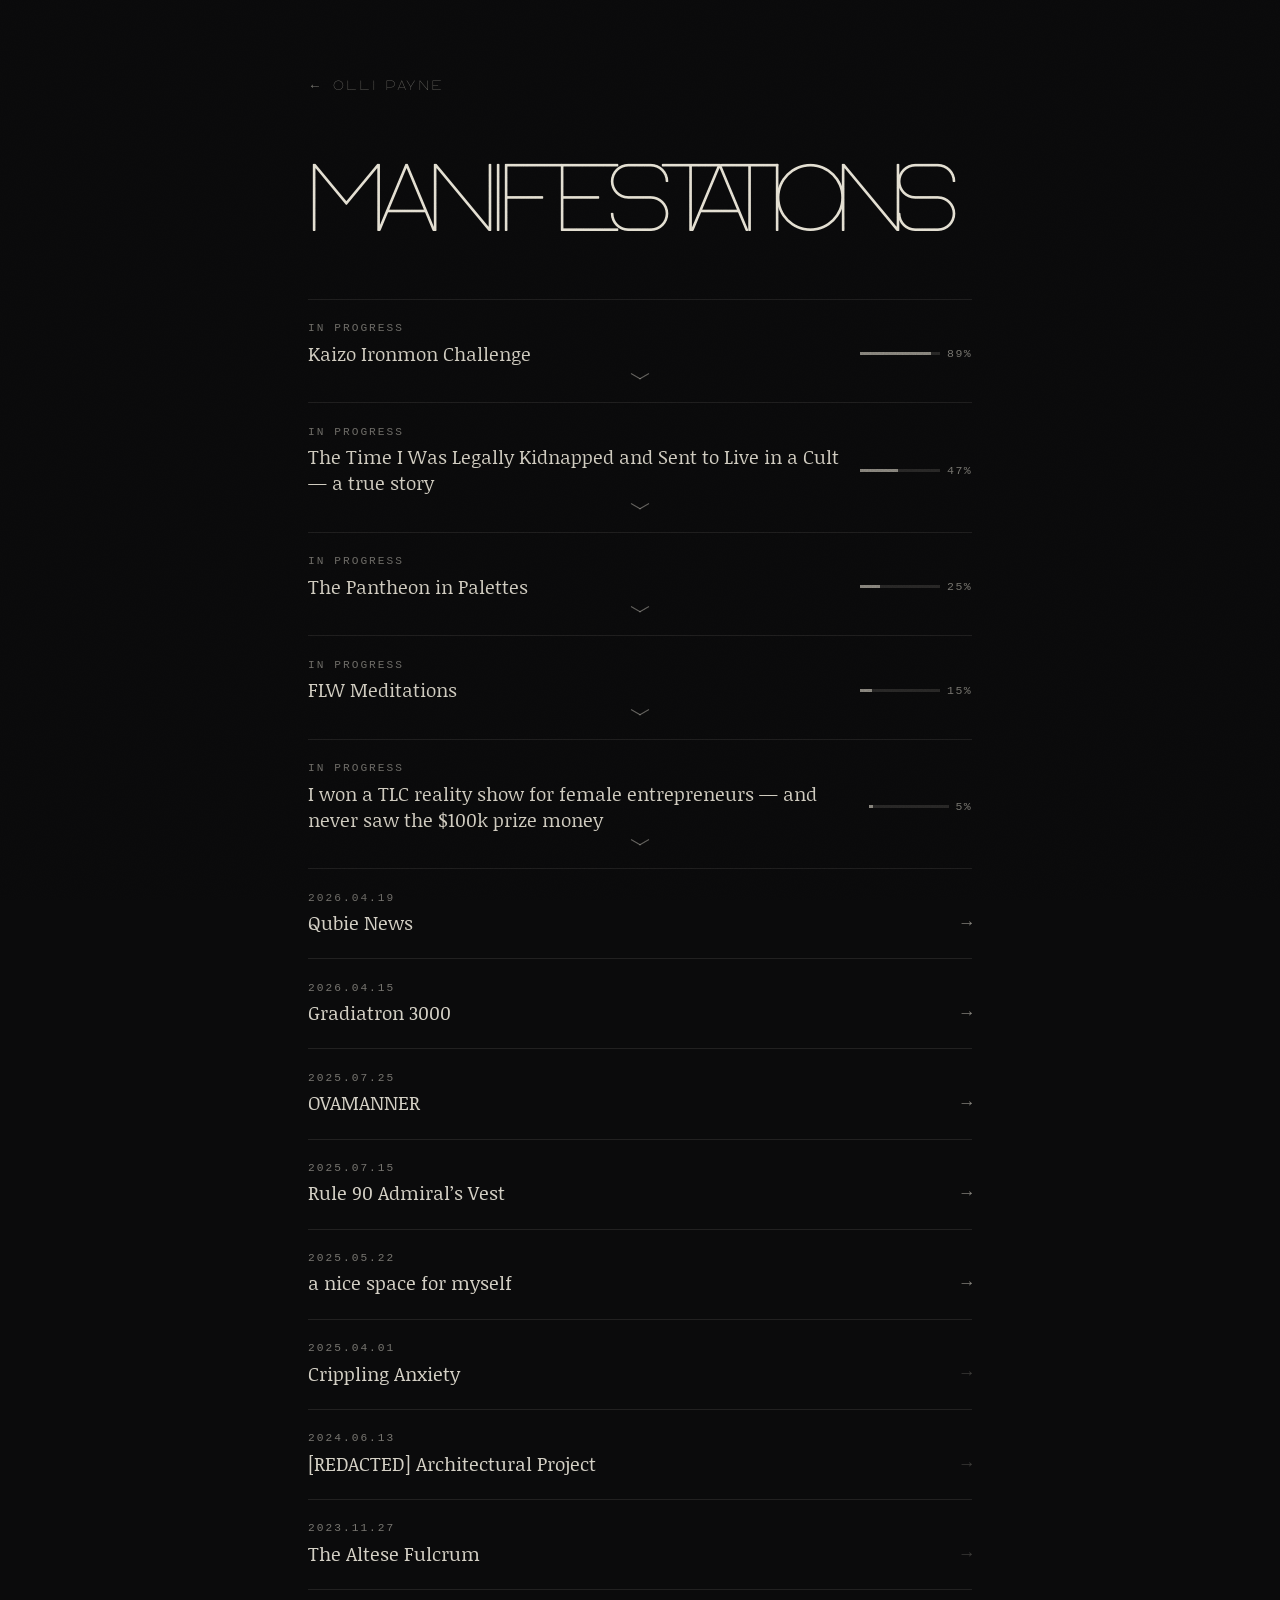
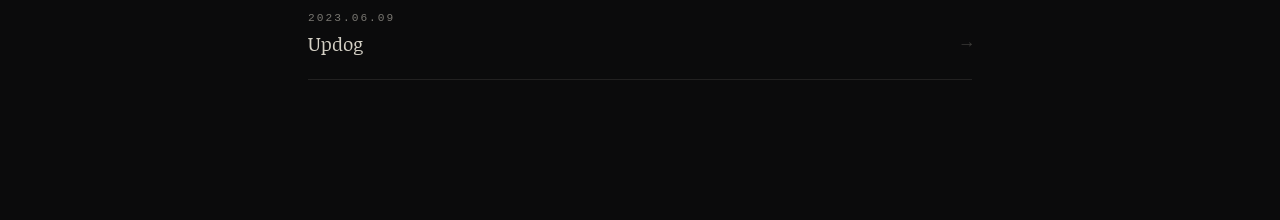
==== commit 7c53451b: "Add A Nice Space for Myself entry skeleton New /manifestations/nice-space/ page from the entry templ" ====
--- a/manifestations/index.html
+++ b/manifestations/index.html
@@ -145,7 +145,7 @@
       </li>
 
       <li class="manifest-entry" data-date="2025-05-22">
-        <a class="manifest-entry__row" href="#">
+        <a class="manifest-entry__row" href="/manifestations/nice-space/">
           <span class="manifest-entry__meta">2025.05.22</span>
           <span class="manifest-entry__title">a nice space for myself</span>
           <span class="manifest-entry__indicator manifest-entry__indicator--arrow" aria-hidden="true">&rarr;</span>
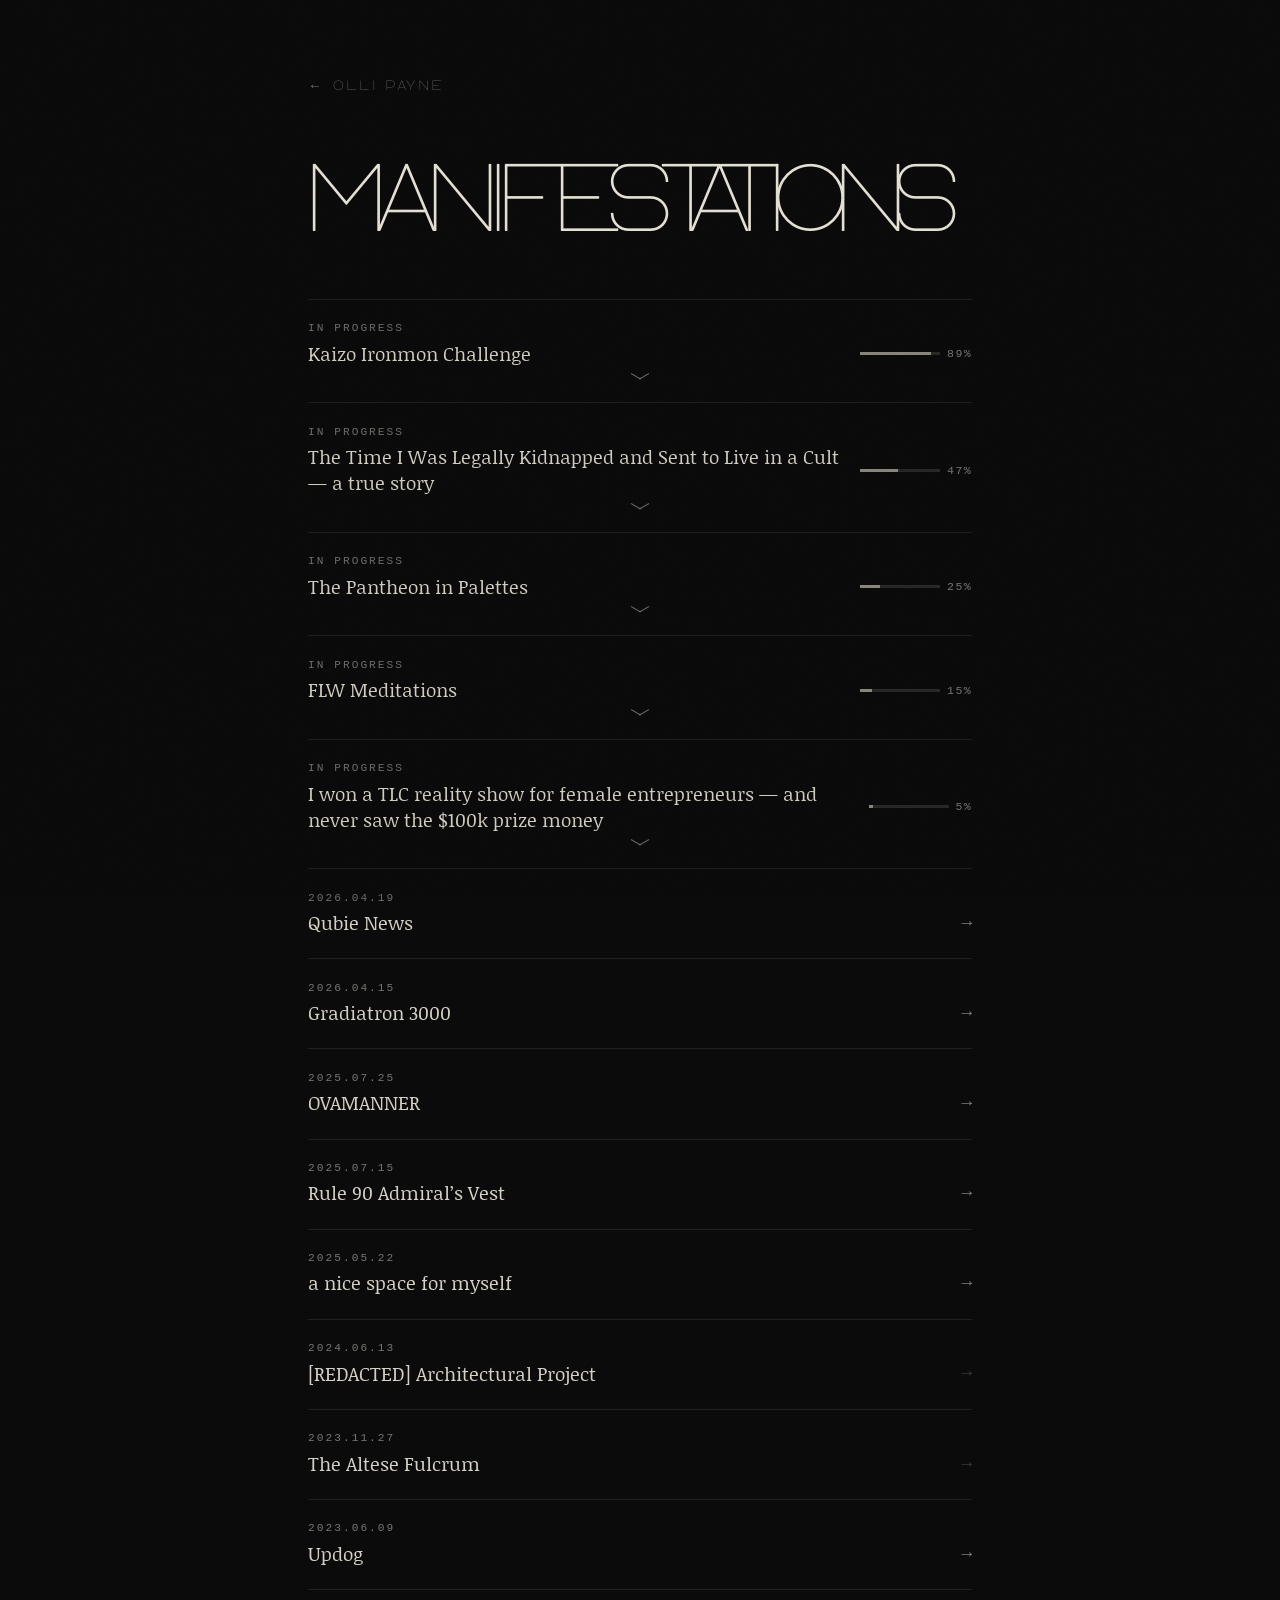
==== commit 92afde0f: "Manifestations: drop Crippling Anxiety, add Updog joke page - Removes the Crippling Anxiety placehol" ====
--- a/manifestations/index.html
+++ b/manifestations/index.html
@@ -7,7 +7,7 @@
   <link rel="preconnect" href="https://fonts.googleapis.com" />
   <link rel="preconnect" href="https://fonts.gstatic.com" crossorigin />
   <link href="https://fonts.googleapis.com/css2?family=Noticia+Text:wght@400;700&display=swap" rel="stylesheet" />
-  <link rel="stylesheet" href="/style.css?v=90" />
+  <link rel="stylesheet" href="/style.css?v=92" />
 </head>
 <body class="page-manifestations">
   <main class="manifestations">
@@ -152,14 +152,6 @@
         </a>
       </li>
 
-      <li class="manifest-entry" data-date="2025-04-01">
-        <a class="manifest-entry__row" href="#">
-          <span class="manifest-entry__meta">2025.04.01</span>
-          <span class="manifest-entry__title">Crippling Anxiety</span>
-          <span class="manifest-entry__indicator manifest-entry__indicator--arrow" aria-hidden="true">&rarr;</span>
-        </a>
-      </li>
-
       <li class="manifest-entry" data-date="2024-06-13">
         <a class="manifest-entry__row" href="#">
           <span class="manifest-entry__meta">2024.06.13</span>
@@ -177,7 +169,7 @@
       </li>
 
       <li class="manifest-entry" data-date="2023-06-09">
-        <a class="manifest-entry__row" href="#">
+        <a class="manifest-entry__row" href="/manifestations/updog/">
           <span class="manifest-entry__meta">2023.06.09</span>
           <span class="manifest-entry__title">Updog</span>
           <span class="manifest-entry__indicator manifest-entry__indicator--arrow" aria-hidden="true">&rarr;</span>
--- a/style.css
+++ b/style.css
@@ -931,6 +931,13 @@
   letter-spacing: 0;
 }
 
+/* Thin first "I" in an entry title gets isolated breathing room so it
+   doesn't get crushed into its thicker neighbors at the negative
+   letter-spacing the title uses (mirrors .manifestations__title-i). */
+.entry__title-i {
+  padding: 0 0.06em;
+}
+
 .entry__body {
   font-family: "Noticia Text", Georgia, serif;
   font-size: clamp(1rem, 1.7vh, 1.15rem);
@@ -1159,6 +1166,97 @@
   }
 }
 
+/* ========== Centered-link entry variant (page-entry--centered) ==========
+   For one-shot pages with no header / no body — just a single line of
+   underlined text centered in the viewport that opens a lightbox image. */
+
+body.page-entry--centered {
+  overflow: hidden;
+  height: 100vh;
+}
+
+.page-entry--centered .entry {
+  height: 100vh;
+  padding-top: 4vh;
+  padding-bottom: 4vh;
+  box-sizing: border-box;
+  display: grid;
+  grid-template-rows: auto 1fr;
+}
+
+.page-entry--centered .entry__nav {
+  margin: 0;
+}
+
+.entry__centered-link {
+  align-self: center;
+  justify-self: center;
+  font-family: "Noticia Text", Georgia, serif;
+  font-size: clamp(1.4rem, 3vh, 2rem);
+  color: var(--ink);
+  text-decoration: underline;
+  text-underline-offset: 0.2em;
+  text-decoration-thickness: 1px;
+  background: none;
+  border: 0;
+  padding: 0;
+  cursor: pointer;
+  transition: color 0.3s ease;
+}
+
+.entry__centered-link:hover {
+  color: #fff;
+}
+
+/* Lightbox modal — uses native <dialog>. */
+.entry__lightbox {
+  border: 0;
+  padding: 0;
+  background: transparent;
+  max-width: 100vw;
+  max-height: 100vh;
+  margin: auto;
+  color: inherit;
+}
+
+.entry__lightbox::backdrop {
+  background: rgba(10, 10, 12, 0.88);
+}
+
+.entry__lightbox img {
+  display: block;
+  max-width: min(92vw, 1200px);
+  max-height: 86vh;
+  width: auto;
+  height: auto;
+}
+
+.entry__lightbox__close {
+  position: fixed;
+  top: 2vh;
+  right: 2vw;
+  background: transparent;
+  border: 1px solid rgba(230, 226, 214, 0.35);
+  border-radius: 50%;
+  width: 2.6em;
+  height: 2.6em;
+  color: rgba(230, 226, 214, 0.85);
+  font-size: 1.2rem;
+  line-height: 1;
+  cursor: pointer;
+  display: inline-flex;
+  align-items: center;
+  justify-content: center;
+  transition: color 0.3s ease, border-color 0.3s ease,
+    background-color 0.3s ease;
+}
+
+.entry__lightbox__close:hover {
+  color: #fff;
+  border-color: rgba(230, 226, 214, 0.7);
+  background-color: rgba(230, 226, 214, 0.08);
+}
+
 /* ========== Fixed-viewport entry variant (page-entry--fixed) ==========
    Locks the page to a single viewport height, no scrolling. Text-only
    layout — header, subhead, and prose all fit within 100vh. */
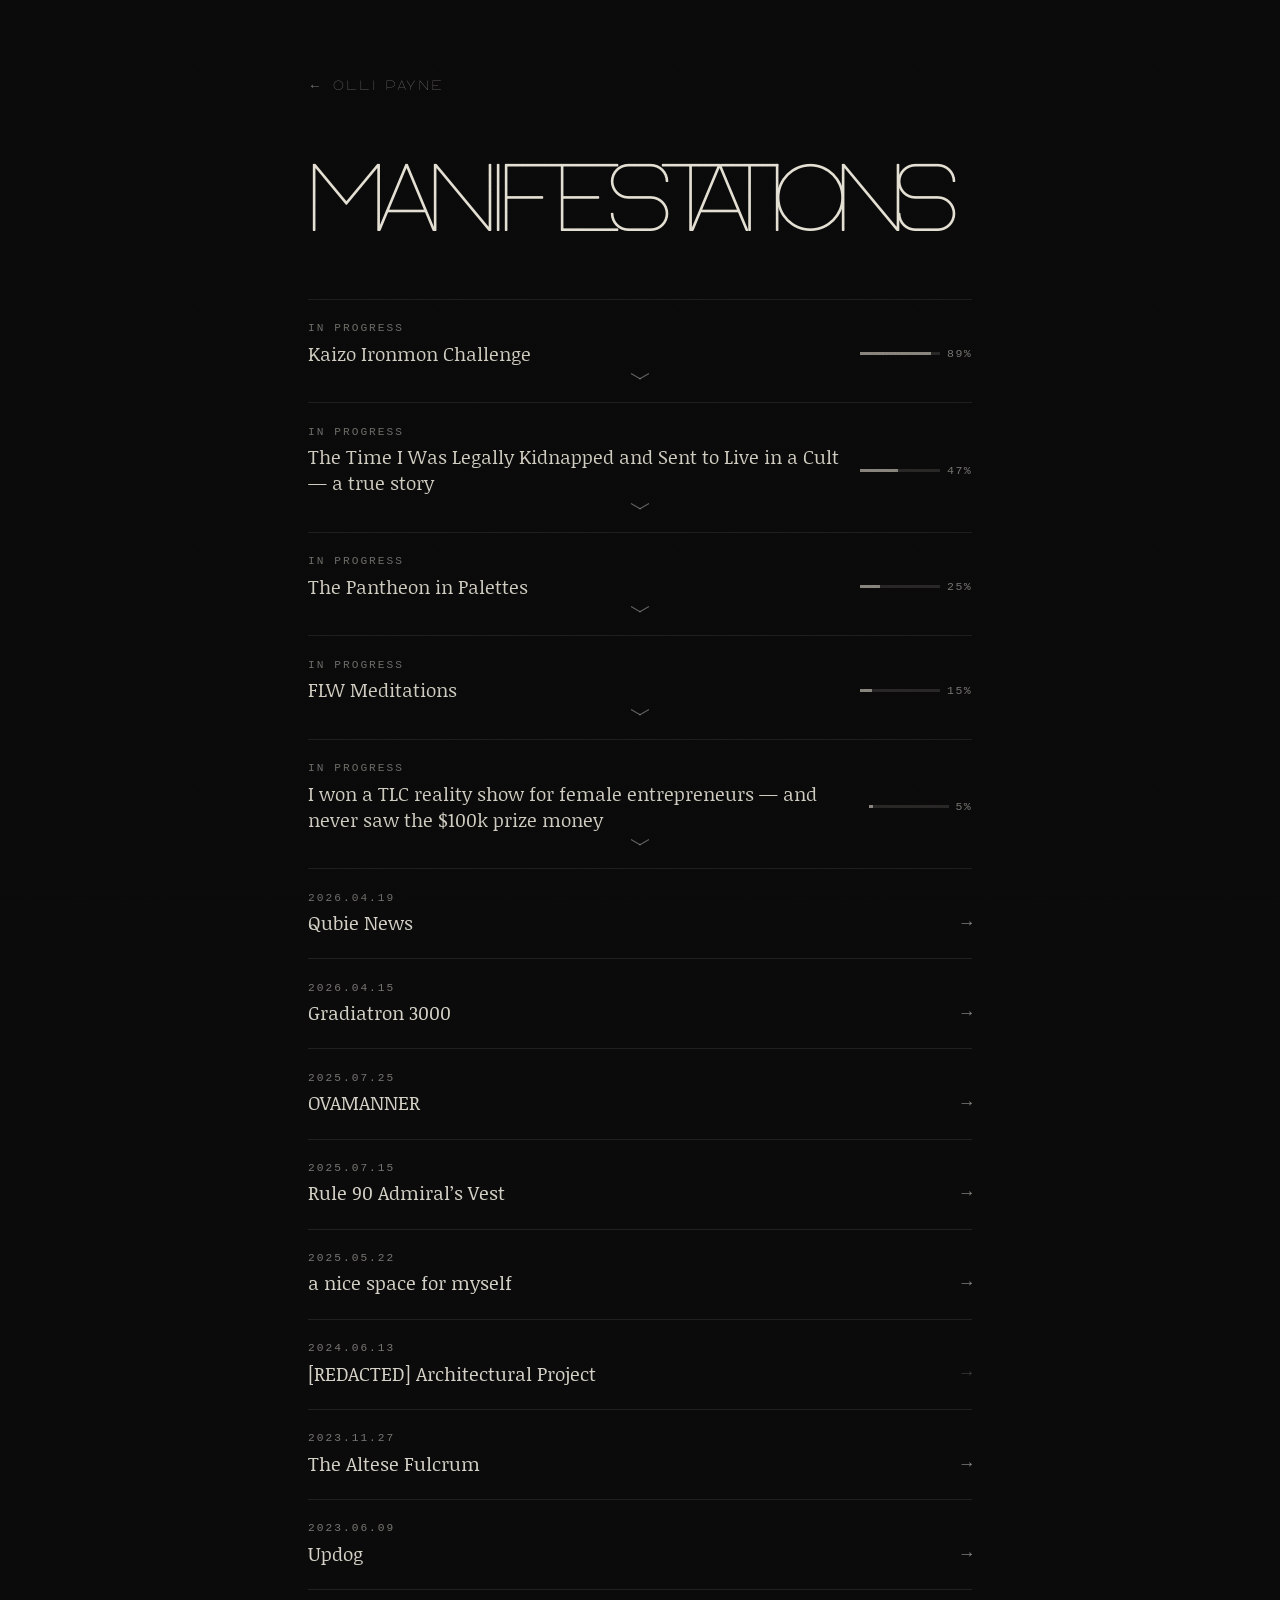
==== commit 1f8dbeb6: "Add Altese Fulcrum entry — three Substack post cards New /manifestations/altese-fulcrum/ page using " ====
--- a/manifestations/index.html
+++ b/manifestations/index.html
@@ -7,7 +7,7 @@
   <link rel="preconnect" href="https://fonts.googleapis.com" />
   <link rel="preconnect" href="https://fonts.gstatic.com" crossorigin />
   <link href="https://fonts.googleapis.com/css2?family=Noticia+Text:wght@400;700&display=swap" rel="stylesheet" />
-  <link rel="stylesheet" href="/style.css?v=92" />
+  <link rel="stylesheet" href="/style.css?v=93" />
 </head>
 <body class="page-manifestations">
   <main class="manifestations">
@@ -161,7 +161,7 @@
       </li>
 
       <li class="manifest-entry" data-date="2023-11-27">
-        <a class="manifest-entry__row" href="#">
+        <a class="manifest-entry__row" href="/manifestations/altese-fulcrum/">
           <span class="manifest-entry__meta">2023.11.27</span>
           <span class="manifest-entry__title">The Altese Fulcrum</span>
           <span class="manifest-entry__indicator manifest-entry__indicator--arrow" aria-hidden="true">&rarr;</span>
--- a/style.css
+++ b/style.css
@@ -1166,6 +1166,85 @@
   }
 }
 
+/* ========== Substack post card (used inside .entry__body) ==========
+   Dark-themed link card for an external Substack post — date, title,
+   dek, excerpt, and a "Read on Substack ↗" CTA. */
+
+.entry__substack-card {
+  display: grid;
+  grid-template-columns: 1fr auto;
+  grid-template-areas:
+    "meta meta"
+    "title cta"
+    "dek dek"
+    "excerpt excerpt";
+  gap: 0.4em 1.2em;
+  padding: 1.8em 0;
+  border-top: 1px solid rgba(230, 226, 214, 0.12);
+  text-decoration: none;
+  color: inherit;
+  transition: color 0.3s ease;
+  max-width: 640px;
+}
+
+.entry__substack-card:last-of-type {
+  border-bottom: 1px solid rgba(230, 226, 214, 0.12);
+}
+
+.entry__substack-card:hover .entry__substack-card__title,
+.entry__substack-card:hover .entry__substack-card__cta {
+  color: #fff;
+}
+
+.entry__substack-card__meta {
+  grid-area: meta;
+  font-family: ui-monospace, SFMono-Regular, Menlo, Monaco, Consolas, monospace;
+  font-size: 0.7rem;
+  letter-spacing: 0.18em;
+  text-transform: uppercase;
+  color: rgba(230, 226, 214, 0.5);
+}
+
+.entry__substack-card__title {
+  grid-area: title;
+  font-family: "Noticia Text", Georgia, serif;
+  font-size: clamp(1.05rem, 2.4vh, 1.25rem);
+  line-height: 1.3;
+  color: rgba(230, 226, 214, 0.95);
+  transition: color 0.3s ease;
+}
+
+.entry__substack-card__cta {
+  grid-area: cta;
+  align-self: center;
+  font-family: ui-monospace, SFMono-Regular, Menlo, Monaco, Consolas, monospace;
+  font-size: 0.7rem;
+  letter-spacing: 0.16em;
+  text-transform: uppercase;
+  color: rgba(230, 226, 214, 0.55);
+  white-space: nowrap;
+  transition: color 0.3s ease;
+}
+
+.entry__substack-card__dek {
+  grid-area: dek;
+  font-family: "Noticia Text", Georgia, serif;
+  font-style: italic;
+  font-size: 0.95rem;
+  line-height: 1.4;
+  color: rgba(230, 226, 214, 0.65);
+  margin: 0.1em 0 0;
+}
+
+.entry__substack-card__excerpt {
+  grid-area: excerpt;
+  font-family: "Noticia Text", Georgia, serif;
+  font-size: 0.9rem;
+  line-height: 1.6;
+  color: rgba(230, 226, 214, 0.7);
+  margin: 0.5em 0 0;
+}
+
 /* ========== Centered-link entry variant (page-entry--centered) ==========
    For one-shot pages with no header / no body — just a single line of
    underlined text centered in the viewport that opens a lightbox image. */
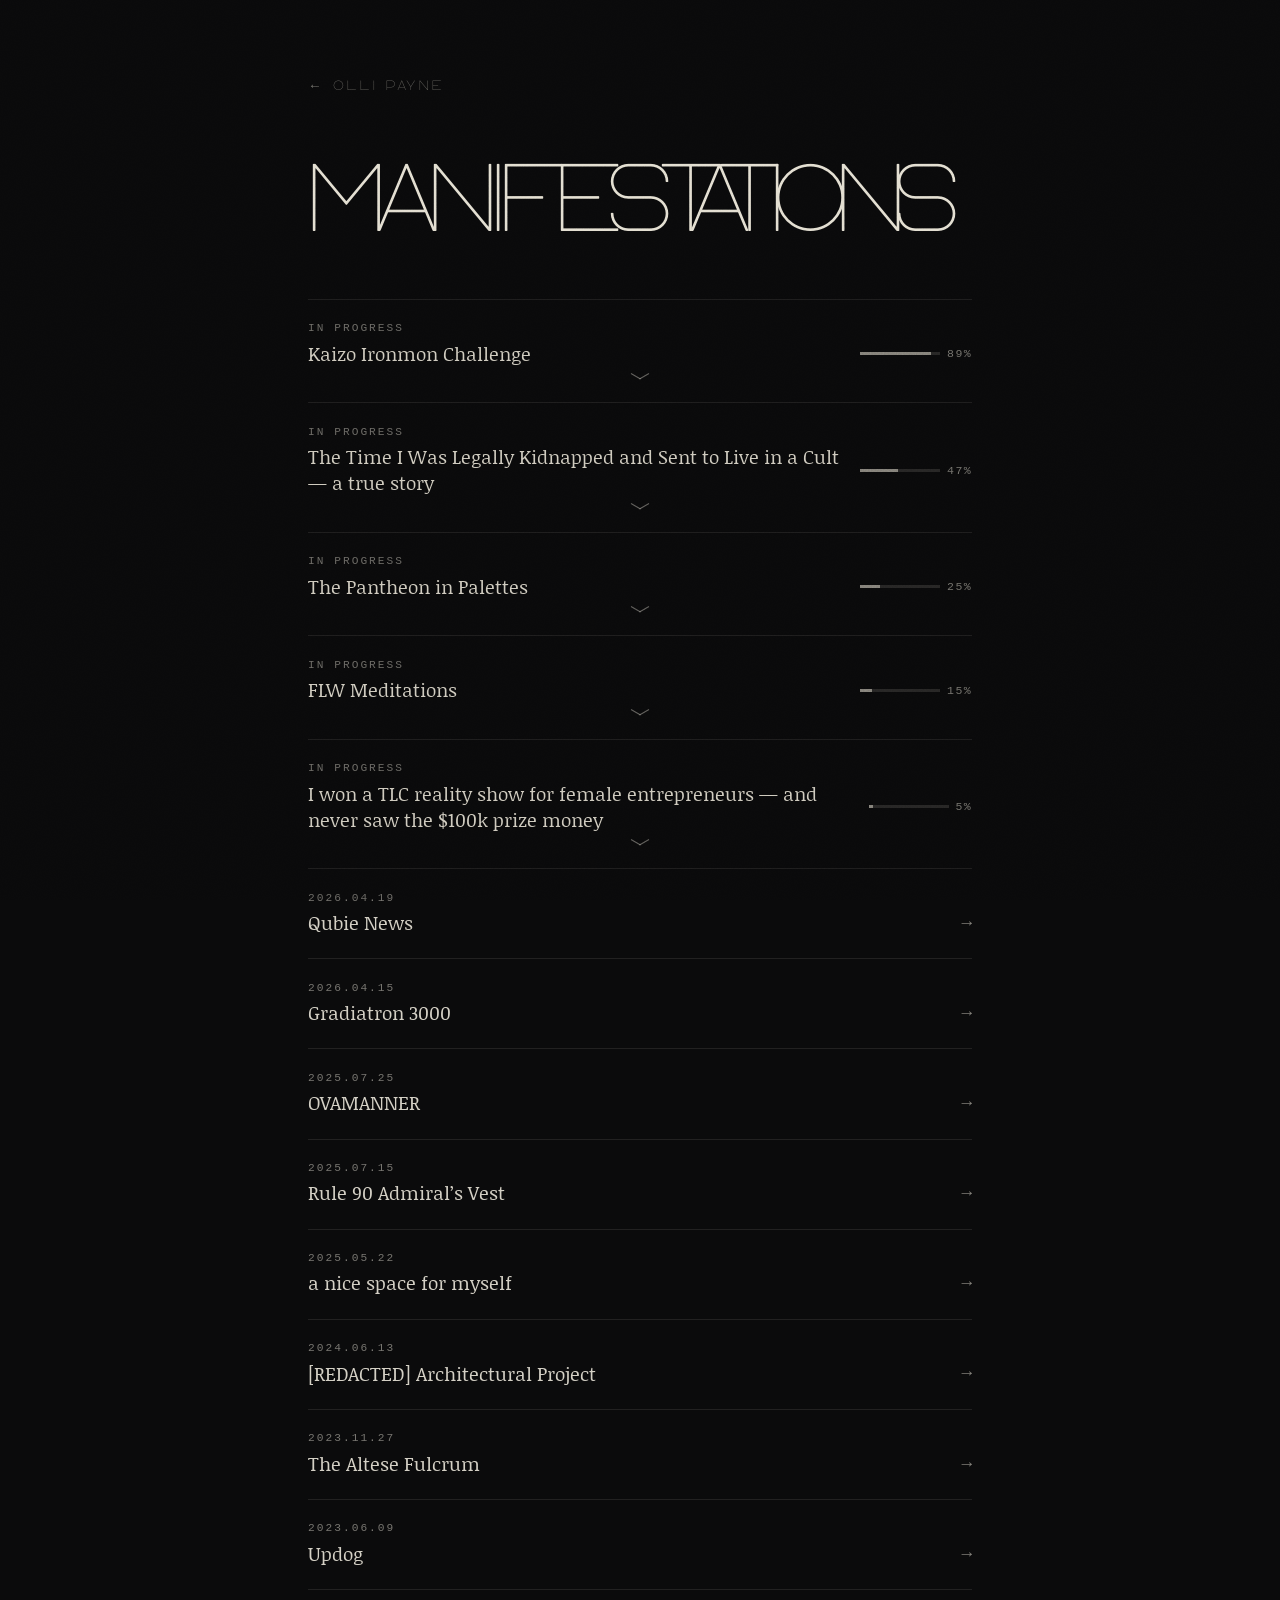
==== commit f4bac872: "Add [REDACTED] Architectural Project page New /manifestations/redacted/ page with the creative twist" ====
--- a/manifestations/index.html
+++ b/manifestations/index.html
@@ -7,7 +7,7 @@
   <link rel="preconnect" href="https://fonts.googleapis.com" />
   <link rel="preconnect" href="https://fonts.gstatic.com" crossorigin />
   <link href="https://fonts.googleapis.com/css2?family=Noticia+Text:wght@400;700&display=swap" rel="stylesheet" />
-  <link rel="stylesheet" href="/style.css?v=93" />
+  <link rel="stylesheet" href="/style.css?v=94" />
 </head>
 <body class="page-manifestations">
   <main class="manifestations">
@@ -153,7 +153,7 @@
       </li>
 
       <li class="manifest-entry" data-date="2024-06-13">
-        <a class="manifest-entry__row" href="#">
+        <a class="manifest-entry__row" href="/manifestations/redacted/">
           <span class="manifest-entry__meta">2024.06.13</span>
           <span class="manifest-entry__title">[REDACTED] Architectural Project</span>
           <span class="manifest-entry__indicator manifest-entry__indicator--arrow" aria-hidden="true">&rarr;</span>
--- a/style.css
+++ b/style.css
@@ -1166,6 +1166,68 @@
   }
 }
 
+/* ========== Redaction marker — inline classified-doc style ==========
+   Wraps a [REDACTED] token in body or title text with a black bar +
+   muted mono caps so it reads like an actual FOIA redaction. */
+
+.redacted {
+  display: inline-block;
+  background: #000;
+  color: rgba(230, 226, 214, 0.55);
+  padding: 0 0.45em;
+  font-family: ui-monospace, SFMono-Regular, Menlo, Monaco, Consolas, monospace;
+  font-size: 0.85em;
+  letter-spacing: 0.12em;
+  text-transform: uppercase;
+  border: 1px solid rgba(230, 226, 214, 0.18);
+  vertical-align: baseline;
+  line-height: 1.2;
+}
+
+/* Larger redaction in an entry title — sized down relative to the
+   Agelast caps around it so the box reads as a stamp inserted into
+   the title rather than a full word. */
+.entry__title .redacted {
+  font-size: 0.45em;
+  letter-spacing: 0.16em;
+  padding: 0.2em 0.5em;
+  vertical-align: 0.18em;
+  margin-right: 0.18em;
+}
+
+/* ========== Full-width image gallery (breaks out of .entry margins) ==========
+   For pages where a section of images should ignore the text column
+   and span the page edge-to-edge with its own padding. */
+
+.entry-gallery {
+  padding: 0 20px 8vh;
+  max-width: 100%;
+  box-sizing: border-box;
+}
+
+.entry-gallery__row {
+  display: grid;
+  grid-template-columns: 1fr 1fr 1fr;
+  gap: 20px;
+  margin-bottom: 20px;
+}
+
+.entry-gallery__row:last-child {
+  margin-bottom: 0;
+}
+
+.entry-gallery img {
+  width: 100%;
+  height: auto;
+  display: block;
+}
+
+@media (max-width: 700px) {
+  .entry-gallery__row {
+    grid-template-columns: 1fr;
+  }
+}
+
 /* ========== Substack post card (used inside .entry__body) ==========
    Dark-themed link card for an external Substack post — date, title,
    dek, excerpt, and a "Read on Substack ↗" CTA. */
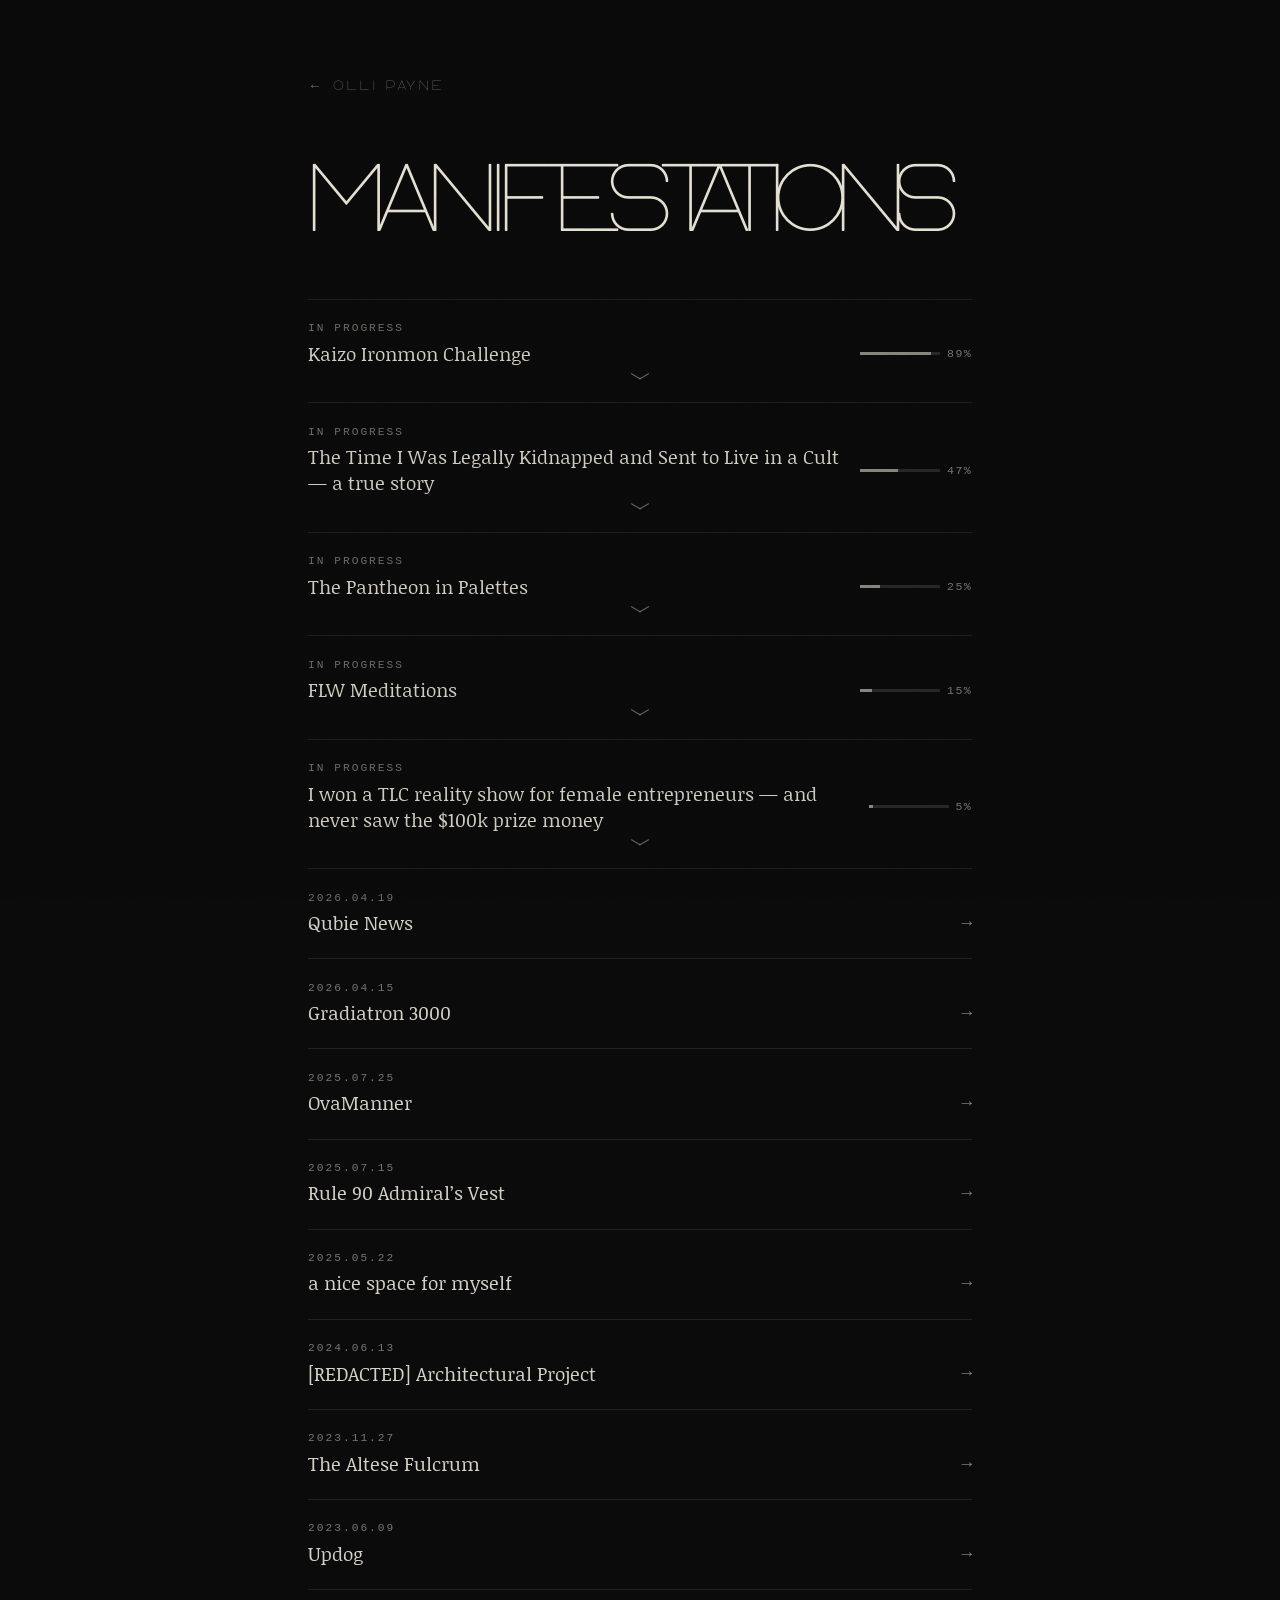
==== commit 426b341b: "Fix capitalization: OVAMANNER -> OvaManner Manifestations list entry, OvaManner page <title>, and th" ====
--- a/manifestations/index.html
+++ b/manifestations/index.html
@@ -131,7 +131,7 @@
       <li class="manifest-entry" data-date="2025-07-25">
         <a class="manifest-entry__row" href="/manifestations/ovamanner/">
           <span class="manifest-entry__meta">2025.07.25</span>
-          <span class="manifest-entry__title">OVAMANNER</span>
+          <span class="manifest-entry__title">OvaManner</span>
           <span class="manifest-entry__indicator manifest-entry__indicator--arrow" aria-hidden="true">&rarr;</span>
         </a>
       </li>
--- a/style.css
+++ b/style.css
@@ -302,6 +302,21 @@
   margin-top: 0.25em;
 }
 
+/* Featured link in a panel body — same color/treatment as other panel
+   links, but 1.5x the default body font size to read as primary. */
+.panel__top-link {
+  margin: 0;
+  font-size: 1.5em;
+  line-height: 1.2;
+}
+
+/* Thin divider used to separate a top link from a list below it. */
+.panel__divider {
+  border: 0;
+  border-top: 1px solid rgba(230, 226, 214, 0.15);
+  margin: 0.7em 0;
+}
+
 .panel__timeline {
   list-style: none;
   margin: 0;
@@ -1166,6 +1181,37 @@
   }
 }
 
+/* Section heading inside an entry body — smaller Agelast caps,
+   used for "Phase One" / "Phase Two" / etc. sub-sections that
+   live below the .entry__subhead-block. */
+.entry__section-head {
+  font-family: "Agelast", serif;
+  font-weight: 400;
+  font-size: clamp(1.05rem, 2.4vh, 1.35rem);
+  letter-spacing: 0.18em;
+  text-transform: uppercase;
+  color: rgba(230, 226, 214, 0.95);
+  margin: 2.4em 0 0.7em;
+  line-height: 1.2;
+}
+
+/* Thin centered divider — a beat between sections inside body prose. */
+.entry__divider {
+  display: block;
+  border: 0;
+  width: 2em;
+  height: 1px;
+  background: rgba(230, 226, 214, 0.3);
+  margin: 3em 0;
+}
+
+/* "…to be continued" closing — italic dim, light air around it. */
+.entry__continuation {
+  font-style: italic;
+  color: rgba(230, 226, 214, 0.55);
+  margin-top: 1.4em;
+}
+
 /* ========== Redaction marker — inline classified-doc style ==========
    Wraps a [REDACTED] token in body or title text with a black bar +
    muted mono caps so it reads like an actual FOIA redaction. */
